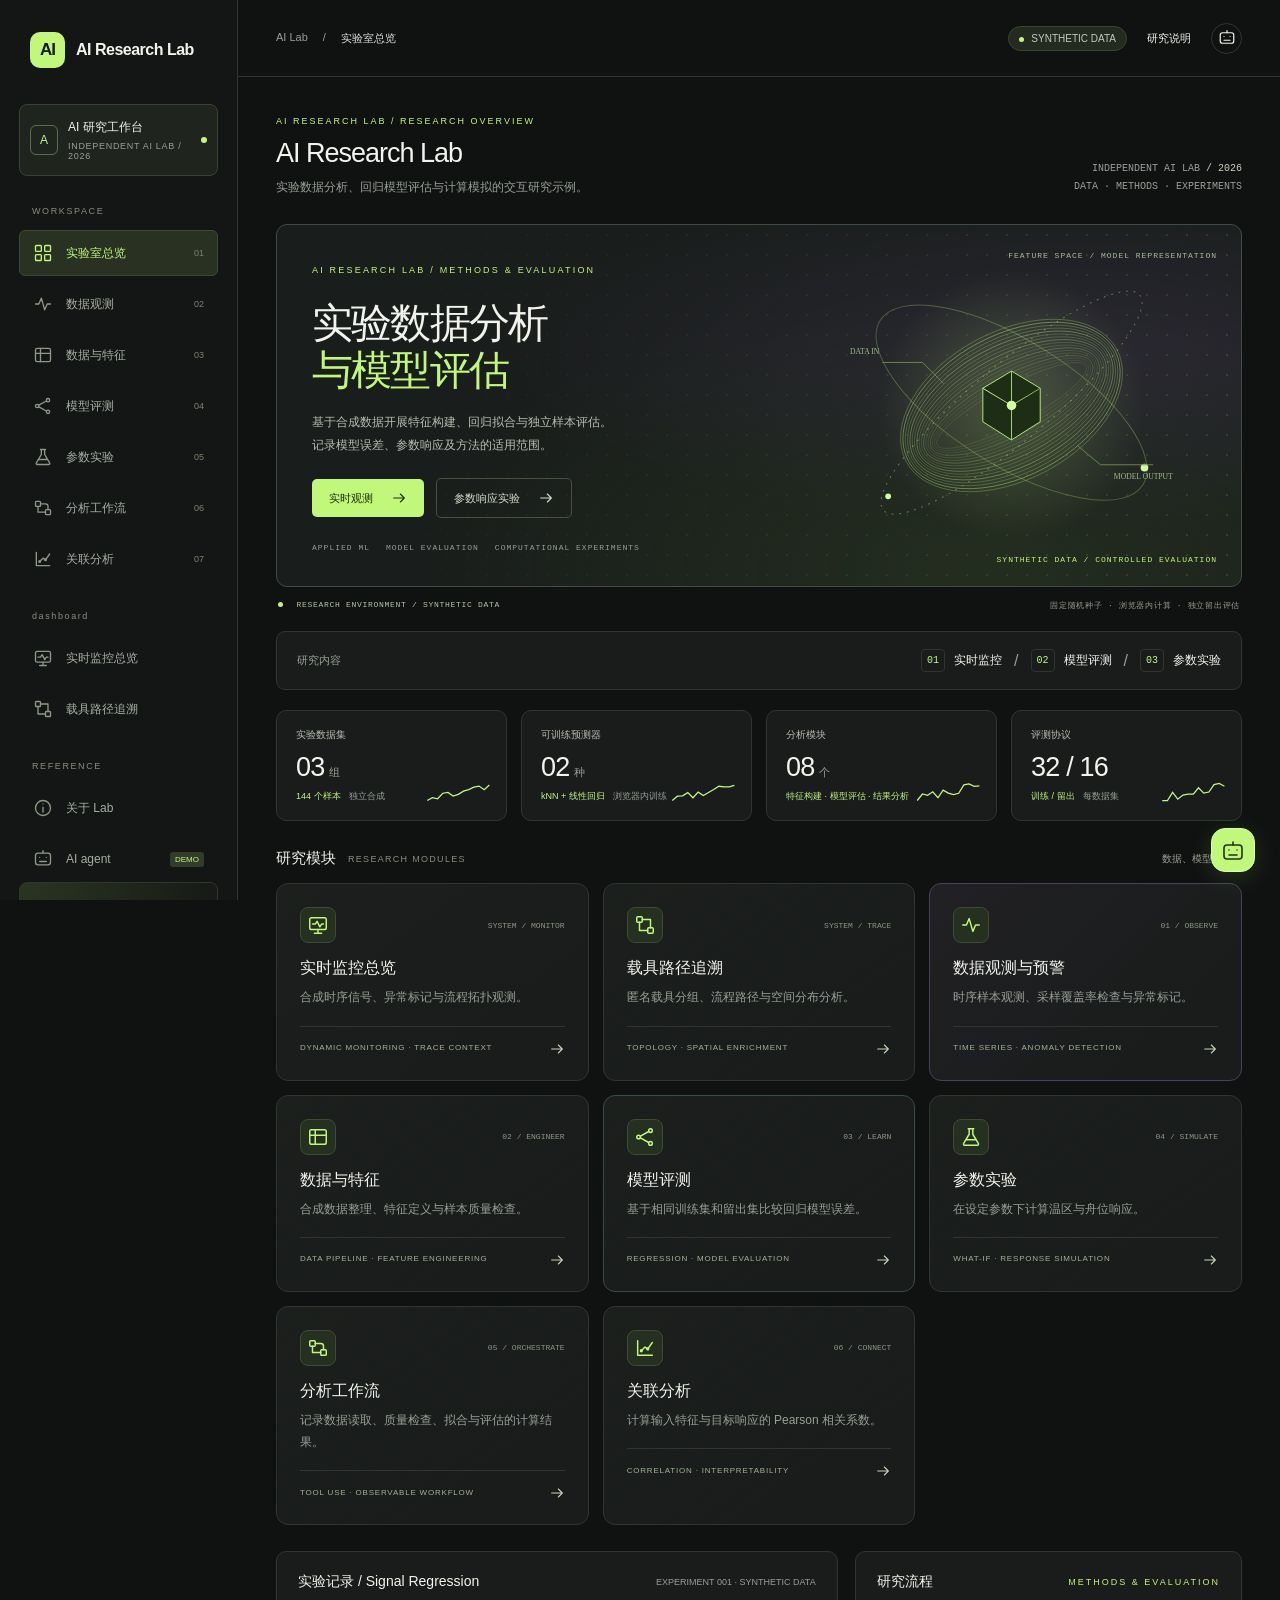
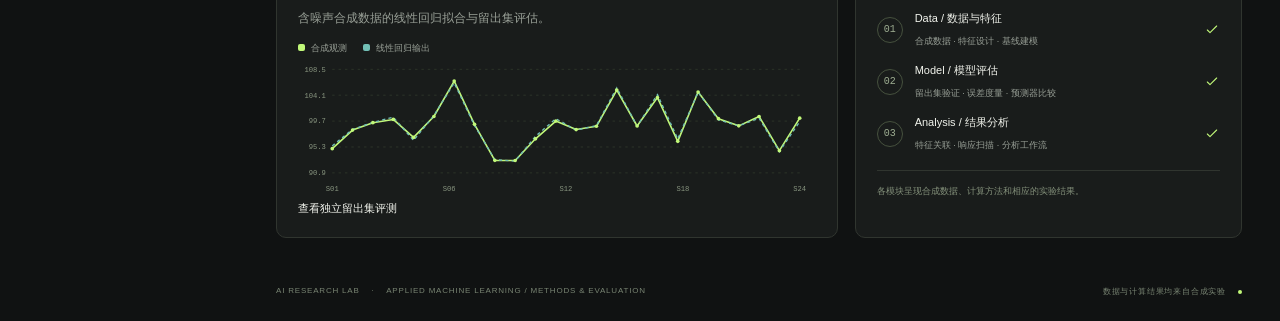
==== index.html @ 041dcad4 "Refine lab copy, replace emoji with SVG icons, and verify private analytics" ====
<!doctype html>
<html lang="zh-CN">
<head>
  <meta charset="UTF-8">
  <meta name="viewport" content="width=device-width, initial-scale=1">
  <meta name="description" content="AI Research Lab：实验数据分析、回归模型评估与计算模拟。使用独立生成的合成数据。">
  <meta name="theme-color" content="#101212">
  <meta name="robots" content="noindex, nofollow">
  <title>AI Research Lab | 实验数据与模型评估</title>
  <link rel="icon" href="./favicon.svg" type="image/svg+xml">
  <link rel="stylesheet" href="./styles.css?v=8.0.0">
  <link rel="stylesheet" href="./operations.css?v=8.0.0">
  <script src="./icons.js?v=8.0.0" defer></script>
  <script src="./operations.js?v=8.0.0" defer></script>
  <script src="./cases.js?v=8.0.0" defer></script>
  <script src="./twin.js?v=8.0.0" defer></script>
  <link rel="stylesheet" href="./showcase.css?v=8.0.0">
  <script src="./realtime.js?v=8.0.0" defer></script>
  <script src="./app.js?v=8.0.0" defer></script>
  <script src="./cloudflare-analytics.js?v=8.0.0" defer></script>
  <script src="./visit-config.js" defer></script>
  <script src="./visit.js?v=1" defer></script>
</head>
<body>
  <a class="skip-link" href="#" id="skip-to-content">跳到页面内容</a>
  <aside class="sidebar" aria-label="主导航">
    <a class="brand" href="#overview"><span class="brand-mark">AI</span><span>AI Research Lab</span></a>
    <div class="workspace"><span class="workspace-icon">A</span><div>AI 研究工作台<small>INDEPENDENT AI LAB / 2026</small></div><span class="mint-dot"></span></div>
    <div class="nav-label">WORKSPACE</div>
    <nav>
      <a href="#overview" data-page="overview"><span class="nav-icon" data-icon="overview" aria-hidden="true"></span>实验室总览 <small>01</small></a>
      <a href="#monitor" data-page="monitor"><span class="nav-icon" data-icon="monitor" aria-hidden="true"></span>数据观测 <small>02</small></a>
      <a href="#data" data-page="data"><span class="nav-icon" data-icon="data" aria-hidden="true"></span>数据与特征 <small>03</small></a>
      <a href="#models" data-page="models"><span class="nav-icon" data-icon="models" aria-hidden="true"></span>模型评测 <small>04</small></a>
      <a href="#experiment" data-page="experiment"><span class="nav-icon" data-icon="experiment" aria-hidden="true"></span>参数实验 <small>05</small></a>
      <a href="#trace" data-page="trace"><span class="nav-icon" data-icon="trace" aria-hidden="true"></span>分析工作流 <small>06</small></a>
      <a href="#efficiency" data-page="efficiency"><span class="nav-icon" data-icon="efficiency" aria-hidden="true"></span>关联分析 <small>07</small></a>
    </nav>
    <div class="nav-label second-label">dashboard</div>
    <nav><a href="#realtime" data-page="realtime"><span class="nav-icon" data-icon="realtime" aria-hidden="true"></span>实时监控总览</a><a href="#carriers" data-page="carriers"><span class="nav-icon" data-icon="carriers" aria-hidden="true"></span>载具路径追溯</a></nav>
    <div class="nav-label second-label">REFERENCE</div>
    <nav><a href="#about" data-page="about"><span class="nav-icon" data-icon="about" aria-hidden="true"></span>关于 Lab </a><button class="nav-chat" data-action="chat"><span class="nav-icon" data-icon="agent" aria-hidden="true"></span>AI agent <span class="ai-tag">DEMO</span></button></nav>
    <div class="sidebar-bottom"><div class="sandbox-icon" data-icon="document" aria-hidden="true"></div><strong>数据与方法</strong><p>合成数据 · 浏览器内计算<br>特征构建 · 留出集评估</p><div class="sandbox-line"><span class="mint-dot"></span> LAB / RESEARCH DEMO <span>v8.0</span></div></div>
    <div class="profile"><span class="avatar">AI</span><div>Research Demo<small>DATA / MODELS / EXPERIMENTS</small></div></div>
  </aside>
  <div class="main-shell">
    <header class="topbar"><div class="breadcrumb">AI Lab <span>/</span> <b id="breadcrumb">实验室总览</b></div><div class="top-actions"><span class="demo-pill"><i></i> SYNTHETIC DATA</span><button class="text-button" data-action="tour">研究说明</button><button class="icon-button" data-action="chat" aria-label="打开 AI agent"><span data-icon="agent" aria-hidden="true"></span></button></div></header>
    <main id="content" tabindex="-1"></main>
    <footer><span>AI RESEARCH LAB <i>·</i> APPLIED MACHINE LEARNING / METHODS & EVALUATION</span><span>数据与计算结果均来自合成实验 <span class="mint-dot"></span></span></footer>
  </div>
  <button class="assistant-fab" data-action="chat" aria-label="打开 AI agent"><span data-icon="agent" aria-hidden="true"></span></button>
  <dialog id="assistant" aria-labelledby="assistant-title"><div class="dialog-top"><div><span class="eyebrow">RESEARCH ASSISTANT</span><h2 id="assistant-title">AI agent</h2><p class="agent-purpose">分析辅助与结果查询</p></div><button class="icon-button" data-action="close-chat" aria-label="关闭 AI agent"><span data-icon="close" aria-hidden="true"></span></button></div><p class="muted">基于当前合成数据与本地规则，查询评测指标、质量预警和特征相关性。未接入外部语言模型。</p><div id="messages" aria-live="polite"></div><div class="suggestions"><button data-question="哪些特征影响响应？">特征相关性</button><button data-question="模型效果怎么样？">模型评测结果</button><button data-question="如何理解关联分析？">关联分析说明</button></div><form id="chat-form"><input aria-label="输入分析问题" placeholder="查询当前数据集的指标或异常样本" maxlength="500" required><button class="primary" type="submit">发送</button></form></dialog>
  <div id="toast" role="status"></div>
</body>
</html>
---- styles.css ----
@charset "UTF-8";
html{color-scheme:dark}
:root{--bg:#101212;--panel:#191c1b;--panel2:#1e2220;--line:#30352f;--text:#f1f3ec;--muted:#989f96;--mint:#c1f879;--teal:#6bc5b0;--orange:#eab482;--side:238px;font-family:Inter,"Segoe UI","Microsoft YaHei",sans-serif;color:var(--text);background:var(--bg);font-synthesis:none}
*{box-sizing:border-box}body{margin:0}button,input,select{font:inherit}button,a,input,select{-webkit-tap-highlight-color:transparent}button,a{touch-action:manipulation}button{cursor:pointer}a{color:inherit;text-decoration:none}button{color:inherit}button:focus-visible,a:focus-visible,input:focus-visible,select:focus-visible{outline:2px solid var(--mint);outline-offset:5px}button{border:0}button:hover,a:hover{filter:brightness(1.12)}button:disabled{cursor:wait;opacity:.65}.sidebar{width:var(--side);height:100dvh;position:fixed;inset:0 auto 0 0;border-right:1px solid var(--line);padding:32px 19px 0;display:flex;flex-direction:column;background:#141615;z-index:10}.brand{display:flex;gap:11px;align-items:center;padding:0 11px;font-size:23px;letter-spacing:-1px;font-weight:650}.brand-mark{display:grid;place-items:center;width:35px;height:36px;border-radius:10px;background:var(--mint);color:#151c10;font-size:32px;position:relative}.brand-mark span{font-size:16px;position:absolute;top:0;right:1px}.brand-atlas{font-weight:350}.workspace{margin:36px 0 30px;padding:14px 10px;background:#20241f;border:1px solid #353d30;border-radius:8px;display:flex;gap:10px;align-items:center;font-size:12px}.workspace-icon{border:1px solid #5b6e4b;color:var(--mint);border-radius:6px;padding:7px 9px}.workspace small,.profile small{display:block;margin-top:5px;font-size:8px;letter-spacing:.7px;color:var(--muted)}.mint-dot{width:6px;height:6px;border-radius:50%;display:inline-block;background:var(--mint);flex-shrink:0}.workspace>.mint-dot{margin-left:auto}.nav-label{font-size:9px;color:#858e80;letter-spacing:1.6px;margin:0 13px 14px}.second-label{margin-top:29px}nav{display:grid;gap:5px}nav a,nav button{display:flex;gap:13px;align-items:center;padding:12px 13px;font-size:12px;color:#a5aea3;background:none;text-align:left;border-radius:6px;width:100%;border:1px solid transparent}nav a>span:first-child,nav button>span:first-child{font-size:19px;line-height:18px;min-width:19px;color:#8d9888}nav a.active{color:var(--mint);background:#293222;border-color:#3b4b30}nav a.active>span:first-child{color:var(--mint)}nav small{margin-left:auto;font-size:9px;color:#788471}nav .external-arrow{margin-left:auto}.ai-tag{font-size:8px;background:#313c2a;color:var(--mint);padding:3px 5px;border-radius:3px;margin-left:auto}.sidebar-bottom{margin-top:auto;padding:23px 14px 15px;border:1px solid var(--line);border-radius:8px;background:radial-gradient(ellipse at top left,#2b3522,transparent 80%);font-size:11px}.sandbox-icon{color:var(--mint);font-size:24px;margin-bottom:12px}.sidebar-bottom strong{font-weight:500;font-size:11px}.sidebar-bottom p{color:var(--muted);font-size:10px;line-height:1.9}.sandbox-line{padding-top:12px;border-top:1px solid var(--line);font-size:8px;letter-spacing:1px;color:var(--mint);display:flex;align-items:center;gap:7px}.sandbox-line>span:last-child{margin-left:auto;color:var(--muted)}.profile{display:flex;align-items:center;gap:9px;margin-top:20px;padding:17px 0;border-top:1px solid var(--line);font-size:10px}.profile>span:last-child{margin-left:auto;color:var(--muted)}.avatar{display:grid;place-items:center;border-radius:50%;width:30px;height:30px;background:#3c4136;color:#d0dcc2;font-size:10px}.main-shell{margin-left:var(--side)}.topbar{height:77px;border-bottom:1px solid var(--line);padding:0 38px;display:flex;align-items:center;justify-content:space-between}.breadcrumb{font-size:11px;color:var(--muted);display:flex;gap:15px}.breadcrumb b{font-weight:400;color:#ddd}.top-actions{display:flex;align-items:center;gap:20px}.demo-pill{font-size:10px;color:#bfcbb7;background:#232a20;padding:6px 10px;border:1px solid #38472d;border-radius:20px}.demo-pill i{display:inline-block;background:var(--mint);width:5px;height:5px;border-radius:50%;margin-right:5px}.text-button{font-size:11px;background:none;padding:5px 0}.text-button span{color:var(--mint);margin-left:8px}.icon-button{background:none;border:1px solid var(--line);border-radius:50%;font-size:20px;width:31px;height:31px;display:grid;place-items:center}.topbar .icon-button{font-size:19px}main{max-width:1580px;margin:auto;padding:33px 38px 24px}.eyebrow{font-size:9px;letter-spacing:2px;color:var(--mint);font-weight:500}.page-heading{display:flex;align-items:flex-end;justify-content:space-between;gap:16px;margin-bottom:25px}.page-heading h1{font-size:27px;letter-spacing:-1px;font-weight:500;margin:10px 0 8px}.page-heading p{font-size:11px;color:var(--muted);margin:0;line-height:1.8}.date-stamp{font:10px Consolas,monospace;color:var(--muted);text-align:right;padding-bottom:3px;line-height:1.8}.date-stamp span{color:#c9d1c2}.hero{border:1px solid #46533a;border-radius:11px;min-height:288px;display:grid;grid-template-columns:1.1fr 1fr;position:relative;overflow:hidden;background:radial-gradient(ellipse at 75% 60%,#2e3c22 0%,#1c251a 33%,#1b201a 70%)}.hero:after{content:"";position:absolute;inset:0;pointer-events:none;background-image:radial-gradient(#a4c38128 .8px,transparent .8px);background-size:20px 20px;mask-image:linear-gradient(90deg,transparent,#000)}.hero-copy{padding:31px 34px;z-index:1}.hero-copy .eyebrow{font-size:9px;letter-spacing:2.2px}.hero h2{font-size:37px;line-height:1.35;letter-spacing:-1.3px;font-weight:450;margin:17px 0 12px}.hero h2 em{color:var(--mint);font-style:normal}.hero p{font-size:11px;line-height:1.95;color:#b0bba6;margin:0 0 22px;max-width:390px}.hero-actions{display:flex;gap:12px;align-items:center}.primary,.secondary{display:inline-flex;align-items:center;justify-content:center;gap:18px;border-radius:5px;padding:11px 17px;font-size:11px;font-weight:550}.primary{background:var(--mint);color:#202b14}.secondary{background:transparent;border:1px solid #48513f;color:#d5ddce}.hero-art{position:relative;min-width:0;z-index:1;display:grid;place-items:center}.hero-art svg{width:100%;height:270px;overflow:visible}.art-label{position:absolute;font:8px Consolas,monospace;letter-spacing:1px;color:#a9bb98}.art-label.top{top:26px;right:24px}.art-label.bottom{bottom:22px;right:24px;color:var(--mint)}.orbital{transform-origin:240px 140px;animation:orbit 35s linear infinite}.orbital.reverse{animation-direction:reverse;animation-duration:45s}@keyframes orbit{to{transform:rotate(360deg)}}.stats{display:grid;grid-template-columns:repeat(4,1fr);gap:14px;margin:20px 0 28px}.stat{background:var(--panel);border:1px solid var(--line);border-radius:8px;padding:17px 19px;position:relative;min-height:106px}.stat-label{display:flex;justify-content:space-between;font-size:10px;color:#b5bdb0}.stat-label span{color:#717c69;font-size:15px}.stat-value{font-size:27px;letter-spacing:-.8px;margin:10px 0 7px;font-weight:450;font-variant-numeric:tabular-nums}.stat-value small{font-size:11px;color:var(--muted);margin-left:5px;letter-spacing:0}.stat-note{font-size:9px;color:var(--muted)}.stat-note .up{color:var(--mint);margin-right:6px}.sparkline{position:absolute;right:15px;bottom:14px;width:65px;height:25px}.section-heading{display:flex;justify-content:space-between;align-items:center;margin:0 0 15px}.section-heading h2{font-size:15px;font-weight:500;margin:0;display:flex;gap:12px;align-items:center}.section-heading h2 small{font-size:9px;letter-spacing:1.3px;color:#858f7f;font-weight:400}.section-heading>span{font-size:10px;color:var(--muted)}.pipeline{display:flex;gap:7px;align-items:center;margin:0 0 18px;color:#808d79;font-size:9px}.pipeline span{border:1px solid var(--line);border-radius:3px;padding:4px 8px;background:#1c201a}.module-grid{display:grid;grid-template-columns:repeat(3,1fr);gap:14px}.module-card{position:relative;border:1px solid var(--line);border-radius:8px;background:var(--panel);padding:20px;transition:transform .2s,border-color .2s;overflow:hidden;min-height:180px}.module-card:hover{transform:translateY(-3px);border-color:#778c5f}.module-top{display:flex;justify-content:space-between;align-items:center}.module-icon{font-size:20px;background:#2b3525;color:var(--mint);border:1px solid #3d4b33;width:36px;height:36px;display:grid;place-items:center;border-radius:8px}.module-card:nth-child(2) .module-icon{color:#94c5e0;background:#233139;border-color:#354852}.module-card:nth-child(3) .module-icon{color:#d6b7ed;background:#302737;border-color:#473a50}.module-card:nth-child(4) .module-icon{color:#e5bc84;background:#352f24;border-color:#4b4233}.module-card:nth-child(5) .module-icon{color:#8cd6c3;background:#20342e;border-color:#355047}.module-top small{font:8px Consolas,monospace;color:#8c9685}.module-card h3{font-size:14px;font-weight:500;margin:15px 0 7px}.module-card p{font-size:10px;line-height:1.8;color:var(--muted);margin:0 0 17px}.module-foot{display:flex;align-items:center;justify-content:space-between;border-top:1px solid var(--line);padding-top:12px;color:#a4b298;font-size:8px;letter-spacing:.8px}.module-foot span:last-child{font-size:15px;color:#c6d4bb}.bottom-grid{display:grid;grid-template-columns:1.45fr 1fr;gap:17px;margin-top:26px}.panel{border:1px solid var(--line);border-radius:8px;background:var(--panel);padding:21px;min-width:0}.panel h2,.panel h3{font-size:14px;font-weight:500;margin:0 0 8px}.muted{color:var(--muted);font-size:11px;line-height:1.8}.panel-head{display:flex;justify-content:space-between;gap:12px;align-items:center;margin-bottom:17px}.panel-head h2{margin:0}.panel-head small{font-size:9px;color:var(--muted)}.chart{width:100%;height:auto;display:block}.chart text{font:9px Consolas,"Microsoft YaHei",monospace;fill:#899680}.legend{display:flex;gap:16px;font-size:9px;color:var(--muted);flex-wrap:wrap}.legend i{width:7px;height:7px;border-radius:2px;display:inline-block;margin-right:6px}.skill-list{display:grid;gap:15px;margin-top:20px}.skill{display:flex;align-items:center;gap:12px}.skill>span{font:10px Consolas,monospace;color:#9eae92;border:1px solid #46513e;border-radius:50%;width:26px;height:26px;display:grid;place-items:center}.skill strong{display:block;font-size:11px;font-weight:450;margin-bottom:4px}.skill small{font-size:9px;color:var(--muted)}.skill>i{font-style:normal;color:var(--mint);margin-left:auto}.bottom-note{font-size:9px;color:#84917b;padding-top:14px;border-top:1px solid var(--line);margin-top:18px}.assistant-fab{position:fixed;right:25px;bottom:28px;border:1px solid #d7ffad;background:var(--mint);color:#213118;width:44px;height:44px;border-radius:14px;font-size:28px;box-shadow:0 5px 25px #a8f75c25;z-index:15}footer{max-width:1580px;margin:auto;display:flex;justify-content:space-between;gap:20px;padding:24px 38px;color:#788472;font-size:8px;letter-spacing:.8px}footer i{padding:0 9px}footer .mint-dot{width:4px;height:4px;margin-left:9px}.toolbar{display:flex;gap:10px;align-items:center;flex-wrap:wrap;margin:22px 0}.toolbar label{font-size:11px;color:var(--muted)}select,input[type=search]{border:1px solid #424d3b;color:var(--text);border-radius:5px;padding:9px 12px;background:#20251e;font-size:11px}input[type=search]{min-width:210px}.toolbar .primary{margin-left:auto}.two-col{display:grid;grid-template-columns:1.4fr 1fr;gap:18px}.two-col.equal{grid-template-columns:1fr 1fr}.status{font-size:9px;padding:4px 7px;border-radius:3px;background:#2b3b22;color:var(--mint);white-space:nowrap}.status.warn{background:#3b3021;color:var(--orange)}.table-scroll{overflow:auto}table{width:100%;border-collapse:collapse;font-size:11px;white-space:nowrap}th{text-align:left;font-weight:400;color:#8c9883;font-size:9px;background:#20251e}td,th{padding:14px 12px;border-bottom:1px solid var(--line)}td{color:#cdd5c7}tbody tr:hover{background:#23291f}.table-summary{font-size:10px;color:var(--muted);margin-top:12px}.mini-stats{display:grid;grid-template-columns:repeat(3,1fr);gap:12px;margin:22px 0}.mini-stats>div{background:#22291e;border-radius:5px;padding:14px}.mini-stats b{display:block;font-size:22px;font-weight:450;color:var(--mint);margin:7px 0}.mini-stats small{font-size:10px;color:var(--muted)}.feature-bars{display:grid;gap:17px;margin-top:22px}.feature-row{font-size:10px;display:grid;grid-template-columns:108px 1fr 35px;align-items:center;gap:10px;color:#b4bfab}.bar-track{height:7px;background:#2c3327;border-radius:3px;overflow:hidden}.bar-track span{display:block;height:100%;background:linear-gradient(90deg,#80ac51,var(--mint));border-radius:3px}.feature-row>span:last-child{text-align:right;font:10px Consolas,monospace}.callout{border:1px solid #485c36;background:#232f1d;border-radius:7px;padding:16px 20px;color:#c8dcb6;font-size:11px;line-height:1.9;margin:20px 0}.slider-group{display:grid;gap:25px;padding:15px 0}.slider-group label{display:flex;justify-content:space-between;font-size:11px;color:#b9c6af}.slider-group output{color:var(--mint);font:12px Consolas,monospace}.slider-group input{width:100%;accent-color:var(--mint);margin-top:14px;cursor:pointer}.result-big{font-size:48px;font-weight:350;letter-spacing:-2px;color:var(--mint);margin:22px 0}.result-big small{font-size:15px;color:var(--muted);letter-spacing:0}.flow{display:flex;gap:12px;align-items:stretch;margin:25px 0}.flow-step{flex:1;padding:23px 12px;border:1px solid #3c4b32;border-radius:8px;text-align:center;background:linear-gradient(140deg,#293621,#1d231a)}.flow-step strong{display:block;font-size:12px;font-weight:450;margin:12px 0}.flow-step small{color:var(--muted);font-size:9px}.flow-step>span{color:var(--mint);font-size:26px}.flow-arrow{display:grid;place-items:center;color:#829b6c}.about-intro{font-size:30px;line-height:1.6;font-weight:400;margin:15px 0 25px;max-width:800px}.about-intro em{color:var(--mint);font-style:normal}.tag-list{display:flex;gap:8px;flex-wrap:wrap;margin:18px 0}.tag-list span{font-size:10px;border:1px solid #46533c;padding:7px 10px;border-radius:4px;color:#bbccad}.architecture{line-height:2.2;font:12px/2.4 Consolas,monospace;padding:20px;background:#121710;border:1px solid #35422b;border-radius:6px;white-space:pre-wrap;color:#c6d9b4}dialog{width:min(560px,calc(100vw - 30px));max-height:85dvh;border:1px solid #4d5c41;border-radius:14px;background:#1b2118;color:var(--text);padding:25px;box-shadow:0 30px 120px #0009}dialog::backdrop{background:#0009;backdrop-filter:blur(5px)}.dialog-top{display:flex;justify-content:space-between;gap:10px;align-items:center}.dialog-top h2{font-size:22px;font-weight:450}.dialog-top h2 span{color:var(--mint)}#messages{min-height:150px;max-height:280px;overflow:auto;display:grid;align-content:start;gap:12px;padding:12px 0}.message{font-size:12px;line-height:1.9;background:#283320;border:1px solid #38492d;padding:13px;border-radius:7px;white-space:pre-wrap}.message.user{background:#343b2e;margin-left:45px;border-color:#48533c}.suggestions{display:flex;gap:7px;flex-wrap:wrap;margin:12px 0}.suggestions button{font-size:10px;border:1px solid #414e37;background:none;border-radius:5px;padding:8px;color:#c7d8b7}#chat-form{display:flex;gap:8px}#chat-form input{min-width:0;flex:1;background:#121810;border:1px solid #495d3a;border-radius:5px;color:var(--text);padding:12px;font-size:11px}#toast{position:fixed;left:calc(50% + 80px);bottom:25px;transform:translateX(-50%) translateY(100px);opacity:0;transition:.25s;background:#d2f7b2;color:#243219;padding:13px 20px;border-radius:6px;z-index:30;font-size:12px;max-width:80vw}#toast.show{opacity:1;transform:translateX(-50%) translateY(0)}.empty{padding:35px;text-align:center;color:var(--muted)}.reveal{animation:reveal .4s ease-out}@keyframes reveal{from{opacity:0;transform:translateY(7px)}to{opacity:1;transform:translateY(0)}}
.sidebar{overflow-y:auto;scrollbar-width:thin;scrollbar-color:#435137 transparent}.sidebar>*{flex-shrink:0}
@media(min-width:1600px){main{padding-top:40px}.hero{min-height:320px}.hero-copy{padding:40px}.hero h2{font-size:44px}.hero-art svg{height:310px}.module-card{min-height:200px}.stat{min-height:122px;padding:20px}.stat-value{font-size:31px}.module-card h3{font-size:16px}.module-card p{font-size:12px}.hero p{font-size:12px}.page-heading h1{font-size:30px}}
@media(max-height:850px) and (min-width:901px){.sidebar{padding-top:22px}.workspace{margin:23px 0 21px}nav a,nav button{padding-top:10px;padding-bottom:10px}.second-label{margin-top:20px}.sidebar-bottom{padding-top:15px}.sandbox-icon{margin-bottom:7px}.profile{margin-top:14px}}
@media(max-width:1150px){:root{--side:205px}.sidebar{padding-left:13px;padding-right:13px}.brand{font-size:20px;padding:0 4px}.topbar{padding:0 25px}main{padding:28px 25px}.hero h2{font-size:29px}.hero-copy{padding:27px}.hero-art svg{height:240px}.module-card{padding:17px}.module-card p{font-size:10px}.module-foot{font-size:7px}.stats{gap:10px}.stat{padding:15px}.sparkline{width:43px}.stat-value{font-size:25px}.workspace{font-size:10px}footer{padding:22px 25px}}
@media(max-width:900px){:root{--side:76px}.sidebar{padding:23px 9px}.brand{padding:0 10px}.brand>span:last-child,.workspace,.nav-label,nav a>small,nav a>span:not(:first-child),.ai-tag,.sidebar-bottom,.profile,.brand-atlas{display:none}.brand-mark{width:35px;flex-shrink:0}.sidebar nav{margin-top:25px}nav a,nav button{font-size:0;justify-content:center;padding:14px 5px}nav a>span:first-child,nav button>span:first-child{font-size:23px}nav .nav-chat .ai-tag{display:none}.hero{grid-template-columns:1.2fr 1fr}.hero h2{font-size:28px}.hero-copy{padding:25px}.hero-art svg{height:230px}.two-col{grid-template-columns:1fr}.module-grid{grid-template-columns:repeat(2,1fr)}.bottom-grid{grid-template-columns:1fr}.stat-note{font-size:8px}.sparkline{display:none}.art-label{font-size:6px}}
@media(max-width:620px){:root{--side:0px}.sidebar{position:sticky;top:0;height:auto;width:100%;padding:8px 12px;flex-direction:row;align-items:center;border-right:0;border-bottom:1px solid var(--line);overflow-x:auto}.brand{display:none}.sidebar nav{display:flex;margin:0;gap:4px}.sidebar nav:last-of-type{margin-left:auto}nav a,nav button{padding:10px 12px;min-width:43px}nav a>span:first-child,nav button>span:first-child{font-size:21px}.topbar{height:61px;padding:0 17px}.breadcrumb{font-size:10px;gap:7px}.top-actions{gap:10px}.top-actions .icon-button,.text-button[data-action=tour]{display:none}.demo-pill{font-size:8px}.main-shell{margin:0}main{padding:24px 17px 12px}.page-heading{align-items:flex-start}.page-heading h1{font-size:23px}.page-heading p{font-size:10px;max-width:255px}.date-stamp{display:none}.hero{grid-template-columns:1fr;min-height:unset}.hero-copy{padding:25px;position:relative;z-index:2}.hero h2{font-size:34px}.hero p{max-width:285px}.hero-art{height:180px;overflow:hidden;margin-top:-20px}.hero-art svg{width:310px;height:210px}.art-label.top{top:0;right:15px}.art-label.bottom{bottom:14px;right:15px}.stats{grid-template-columns:repeat(2,1fr);gap:10px;margin:14px 0 25px}.stat{min-height:102px}.stat-value{font-size:27px}.stat-note{font-size:9px}.section-heading h2 small{display:none}.section-heading>span{font-size:8px}.module-grid{gap:10px}.module-card{padding:15px;min-height:210px}.module-card h3{font-size:13px}.module-card p{font-size:10px;min-height:54px}.module-top small{font-size:6px}.module-foot{font-size:7px}.module-foot span:first-child{max-width:110px;line-height:1.6}.pipeline{font-size:7px;gap:4px}.pipeline span{padding:4px 5px}.bottom-grid{margin-top:20px}.panel{padding:17px}.two-col.equal{grid-template-columns:1fr}.mini-stats{gap:8px}.mini-stats>div{padding:10px}.mini-stats b{font-size:19px}.mini-stats small{font-size:9px}.flow{flex-direction:column}.flow-arrow{transform:rotate(90deg)}footer{flex-direction:column;gap:10px;padding:20px 17px 35px;font-size:7px}.assistant-fab{right:16px;bottom:20px}#toast{left:50%;bottom:75px}.toolbar .primary{margin-left:0}.about-intro{font-size:24px}.feature-row{grid-template-columns:96px 1fr 30px}}
@media(max-width:620px){.sidebar{scrollbar-width:none}.sidebar::-webkit-scrollbar{display:none}nav a,nav button{font-size:8px;flex-direction:column;gap:6px;min-width:61px;padding:8px 5px;white-space:nowrap}.sidebar nav{gap:2px}.sidebar nav:last-of-type{margin-left:4px}.sidebar nav .nav-chat{min-width:70px}}
/* AI Lab：以实验与评测为中心的轻量研究工作室。 */
.lab-hero{min-height:320px;background:radial-gradient(ellipse at 83% 35%,#37304488,transparent 53%),radial-gradient(ellipse at 73% 95%,#32462666,transparent 57%),#191d1b;border-color:#424b42}
.lab-hero .hero-copy{padding:34px 35px;min-width:0}.lab-hero h2{font-size:clamp(28px,3.2vw,49px);line-height:1.15;letter-spacing:-1.8px;margin:23px 0 17px;font-weight:450;white-space:nowrap}.lab-hero p{font-size:12px;line-height:1.9;color:#b7bdb3}.lab-hero .hero-art svg{height:300px}.lab-hero .hero-actions{margin-top:22px}.lab-hero-tags{display:flex;gap:16px;margin-top:25px;font:8px Consolas,monospace;letter-spacing:1px;color:#989d96}.lab-hero-tags span:before{content:'+';color:#c4b4e8;margin-right:6px}.lab-strip{display:flex;justify-content:space-between;gap:16px;padding:13px 2px 0;font:8px Consolas,'Microsoft YaHei',monospace;letter-spacing:.7px;color:#969e90}.lab-strip>span:first-child{color:#b5c5a7}.lab-strip i{margin-right:8px;width:5px;height:5px}.module-card{background:linear-gradient(145deg,#20241f66,transparent 70%),var(--panel)}.module-card:nth-child(3){border-color:#4b4059;background:linear-gradient(135deg,#392d4144,transparent 75%),var(--panel)}.module-card:nth-child(5){border-color:#394b4c}.module-card h3{font-size:15px}.brand{font-size:24px;font-weight:550;letter-spacing:-1px}.brand-atlas{color:#b6bcae;font-weight:350}.workspace{border-color:#3a4235}.flow-step small{font:8px Consolas,monospace;line-height:1.6}.flow-step{min-width:0}.flow{gap:8px}
@media(max-width:1150px){.lab-hero .hero-copy{padding:28px}.lab-hero h2{font-size:32px}.lab-hero .hero-art svg{height:270px}.brand{font-size:21px}.lab-hero-tags{gap:9px;font-size:7px}.lab-strip{font-size:7px}.flow-step{padding:18px 7px}}
@media(max-width:900px){.lab-hero{grid-template-columns:1.15fr 1fr}.lab-hero h2{font-size:30px;white-space:normal}.lab-hero .hero-art svg{height:240px}.lab-strip{flex-wrap:wrap}.lab-hero .hero-actions{flex-wrap:wrap;gap:8px}.flow{flex-wrap:wrap}.flow-step{min-width:95px}}
@media(max-width:620px){.lab-hero{grid-template-columns:1fr}.lab-hero .hero-copy{padding:25px 23px 12px}.lab-hero h2{font-size:33px;white-space:normal;letter-spacing:-1.4px}.lab-hero p{font-size:11px}.lab-hero .hero-art{margin:0;height:180px}.lab-hero .hero-art svg{height:220px}.lab-hero-tags{font-size:7px;gap:12px;margin-top:22px}.lab-strip{font-size:7px;line-height:1.7;gap:6px}.flow{flex-wrap:nowrap}.module-card h3{font-size:14px}.date-stamp{display:none}}
.case-guide{border:1px solid #3c4936;border-radius:9px;background:linear-gradient(110deg,#27322080,transparent 80%),#191e18;margin:0 0 24px;padding:23px 25px}
.case-guide-intro h2{font-size:18px;font-weight:450;line-height:1.6;margin:10px 0 8px}.case-guide-intro>p{font-size:11px;line-height:1.9;color:#b3bfa9;margin:0;max-width:850px}.case-steps{display:grid;grid-template-columns:repeat(3,1fr);gap:22px;margin:23px 0 20px}.case-steps>div{border-left:1px solid #586d42;padding-left:14px}.case-steps span{font:9px Consolas,'Microsoft YaHei',monospace;letter-spacing:1px;color:#c3dfaa}.case-steps p{font-size:11px;line-height:1.9;color:#a7b29f;margin:8px 0 0}.case-question{border-top:1px solid #36432d;padding-top:16px;display:flex;gap:12px;align-items:center;flex-wrap:wrap}.case-question>span{font-size:10px;color:#b5d19b}.case-question strong{font-size:12px;font-weight:450;line-height:1.9}.case-question small{font-size:9px;color:#94a589;margin-left:auto}.case-findings{margin-top:25px;border:1px solid #4a4c5b;border-radius:9px;padding:25px;background:radial-gradient(ellipse at top right,#3c305022,transparent 80%),#1b1e1d}.case-findings-top{display:flex;justify-content:space-between;gap:10px;align-items:center}.case-findings h2{font-size:19px;font-weight:450;margin:18px 0 12px;line-height:1.6}.case-lead{font-size:15px;color:#dfedce;line-height:1.9;margin:0 0 13px}.case-findings ul{padding-left:17px;margin:12px 0 20px;color:#a9b5a0;font-size:11px;line-height:2}.case-findings li{padding:3px 0}
.twin-workspace{display:grid;grid-template-columns:255px minmax(0,1fr);gap:18px;align-items:start}.twin-controls{padding:21px 19px;position:sticky;top:18px}.twin-controls>h2{font-size:16px;line-height:1.7;margin:12px 0 19px}.twin-control-label{display:block;color:var(--muted);font-size:10px;margin-bottom:8px}.twin-controls select{width:100%;font-size:10px}.twin-controls .slider-group{gap:23px;margin:14px 0 17px}.twin-controls .slider-group label{font-size:11px}.twin-zones-title{padding-top:16px;border-top:1px solid var(--line);display:flex;justify-content:space-between;gap:5px;align-items:center}.twin-zones-title strong{font-size:11px;font-weight:450}.twin-zones-title small{font-size:8px;color:var(--muted)}.twin-zone-controls{display:grid;grid-template-columns:1fr 1fr;gap:13px 17px;margin:19px 0 24px}.twin-zone-controls label{display:flex;justify-content:space-between;color:#d1b699;font:10px Consolas,monospace}.twin-zone-controls output{color:#dfc7a8}.twin-zone-controls input{width:100%;accent-color:#e9b487;margin:9px 0 0}.twin-run{width:100%;justify-content:space-between;background:#a4ece7;color:#122a2c}.twin-reset{width:100%;margin-top:14px;color:#abbba7;font-size:10px}.twin-disclaimer{font-size:9px;color:#8d9e91;line-height:1.9;margin:17px 0 0}.twin-main{display:grid;gap:16px;min-width:0}.twin-stage{padding:20px 0 14px;overflow:hidden;border-color:#35535b;background:radial-gradient(ellipse at 50% 65%,#16354477,transparent 75%),#141d22;background-image:linear-gradient(#467b8712 1px,transparent 1px),linear-gradient(90deg,#467b8712 1px,transparent 1px),radial-gradient(ellipse at 50% 65%,#16354477,transparent 75%);background-size:27px 27px,27px 27px,auto}.twin-stage .panel-head{margin:0 21px 19px;align-items:start}.twin-stage .eyebrow{color:#8fcfd6;font-size:8px}.twin-stage .panel-head h2{font-size:15px;margin-top:10px;color:#ddeff1;line-height:1.7}.twin-stage .status{background:#17363b;color:#a4e1df;border:1px solid #31515b;font-size:8px;margin-top:5px}.twin-stage .status.warn{background:#3b3021;color:var(--orange);border-color:#6f5236}.twin-top-metrics{margin:0 21px;display:flex;gap:24px;align-items:center;flex-wrap:wrap;border-top:1px solid #304248;padding-top:16px;font-size:10px;color:#8db0b9}.twin-top-metrics>div{display:flex;align-items:baseline;gap:8px}.twin-top-metrics strong{font:22px Consolas,monospace;color:#c0f1f1}.twin-top-metrics small{font-size:9px;font-weight:400;color:#8db0b9}.twin-viewport{overflow-x:auto;scrollbar-width:thin;scrollbar-color:#426270 #141d22}.twin-svg{display:block;width:100%;min-width:630px;height:auto;margin:18px 0 0}.twin-svg text{font-family:Consolas,'Microsoft YaHei',monospace}.twin-axis-label{font-size:9px;fill:#86a9b3}.twin-zone-label{fill:#d1a571;font-size:9px;letter-spacing:2px}.twin-ft{fill:#e0f4f3;font-size:16px;font-weight:650}.twin-delta{fill:#80b1bb;font-size:11px}.twin-cv{fill:#c4dee9;font-size:13px}.boat-bed{fill:#18303d;stroke:#5f8696;stroke-width:.8}.twin-boat{cursor:pointer;outline:none}.twin-boat.selected .boat-bed,.twin-boat:hover .boat-bed,.twin-boat:focus-visible .boat-bed{fill:#1d4a52;stroke:#a6eeed;stroke-width:1.7}.twin-boat.selected .twin-ft,.twin-boat:hover .twin-ft{fill:#8ff0e4}.twin-legend{display:flex;justify-content:space-between;gap:12px;font-size:8px;color:#86a6af;margin:12px 22px 0;line-height:1.9}.twin-legend i{width:5px;height:5px;border-radius:50%;background:#8ed4d7;display:inline-block;margin-right:6px}.twin-boat-detail{border:1px solid #35505a;border-radius:7px;background:#1b2b31;padding:16px 20px;display:flex;gap:14px;align-items:center;flex-wrap:wrap}.twin-position{font:20px Consolas,monospace;color:#ade8e9}.twin-boat-detail strong{font-size:11px;font-weight:450;color:#d1e9eb}.twin-boat-detail p{font-size:10px;color:#96b2b9;margin:6px 0 0;line-height:1.9}.twin-boat-detail .status{font-size:8px;margin-left:auto}.twin-tabs{display:flex;gap:4px;flex-wrap:wrap}.twin-tabs button{background:none;font-size:9px;color:#9caaa5;padding:8px 9px;border-radius:4px;border:1px solid transparent}.twin-tabs button.active{background:#22383b;color:#a7e4de;border-color:#3c5555}.twin-plots .panel-head{align-items:center;flex-wrap:wrap}.twin-plots .panel-head h2{font-size:13px}.twin-plots .legend{font-size:8px;line-height:1.8}.twin-insight{padding:24px;margin-top:23px;border:1px solid #43513b;border-radius:8px;background:#1c2319}.twin-insight h2{font-size:18px;font-weight:450;line-height:1.8;margin:12px 0}.twin-insight>p{font-size:11px;color:#afbea4;line-height:2}.twin-insight .case-question{margin-top:21px;align-items:start}
@media(min-width:1600px){.twin-workspace{grid-template-columns:285px minmax(0,1fr)}.twin-controls{padding:25px}.twin-svg{margin-top:25px}.twin-stage .panel-head h2{font-size:18px}}
@media(max-width:1150px){.twin-workspace{grid-template-columns:230px minmax(0,1fr);gap:13px}.twin-controls{padding:18px 15px}.twin-top-metrics{gap:12px}.twin-top-metrics strong{font-size:19px}.twin-top-metrics>div{gap:6px}.twin-stage .panel-head{gap:8px;flex-wrap:wrap}.twin-stage .panel-head h2{font-size:14px}.twin-legend{flex-wrap:wrap}.twin-boat-detail{padding:14px}.twin-boat-detail .status{margin-left:0}.case-steps{gap:15px}}
@media(max-width:900px){.twin-workspace{grid-template-columns:1fr}.twin-controls{position:static;display:grid;grid-template-columns:1fr 1fr;gap:0 24px}.twin-controls>.eyebrow,.twin-controls>h2,.twin-disclaimer{grid-column:1/-1}.twin-control-label,.twin-controls>select,.twin-controls>.slider-group{grid-column:1}.twin-zones-title{grid-column:2;grid-row:3;align-self:start;padding-top:0;border:0}.twin-zone-controls{grid-column:2;grid-row:4/6;margin:15px 0}.twin-run{grid-column:1;align-self:center}.twin-reset{grid-column:2;align-self:center;margin:0}.twin-svg{min-width:630px}.case-steps{grid-template-columns:1fr;gap:15px}.case-steps p{margin-top:6px}.case-question{gap:8px}.case-question small{width:100%;margin:0}.case-findings-top{flex-wrap:wrap}}
@media(max-width:620px){.case-guide,.case-findings{padding:20px 17px}.case-guide-intro h2{font-size:17px}.case-guide-intro>p,.case-steps p{font-size:11px}.case-lead{font-size:14px}.case-findings h2{font-size:17px}.twin-controls{display:block;padding:21px}.twin-controls>select{margin-bottom:8px}.twin-zones-title{padding-top:16px;border-top:1px solid var(--line)}.twin-zone-controls{grid-template-columns:repeat(3,1fr);gap:17px;margin:22px 0}.twin-reset{margin-top:15px}.twin-main{gap:12px}.twin-stage .panel-head{margin:0 16px 16px}.twin-top-metrics{margin:0 16px;gap:15px}.twin-top-metrics>div{font-size:9px;gap:6px}.twin-top-metrics strong{font-size:19px}.twin-legend{margin:12px 16px 0;gap:6px}.twin-legend>span:nth-child(2):after{content:' · 左右滑动查看全管'}.twin-boat-detail{gap:11px}.twin-boat-detail p{font-size:9px}.twin-tabs button{font-size:9px;padding:8px}.twin-insight{padding:20px 17px}.twin-insight h2{font-size:16px}.twin-insight .case-question strong{font-size:11px}}
@media(max-width:900px){.twin-main{grid-row:1}.twin-controls{grid-row:2}}
@media(prefers-reduced-motion:reduce){*,*:before,*:after{animation:none!important;transition:none!important;scroll-behavior:auto!important}}
---- operations.css ----
/* 仪表盘与流程追溯均为独立合成场景；选择器仅作用于 ops 模块。 */
.ops-console{--ops-ink:#d7eaf4;--ops-muted:#91afc4;--ops-line:#2c526c;--ops-surface:#12273e;--ops-cyan:#64d9e5;color:var(--ops-ink);border:1px solid #345a6b;border-radius:9px;overflow:hidden;background:radial-gradient(ellipse at 45% 0,#1a4e6b55,transparent 65%),#0b192b;padding:15px;margin-bottom:21px}
.ops-machine>ellipse,.ops-machine>path,.ops-machine>circle{opacity:0}
.ops-console h2{font-size:12px;font-weight:550;line-height:1.7;margin:0}.ops-console-toolbar{display:flex;justify-content:space-between;align-items:center;gap:14px;flex-wrap:wrap;margin-bottom:15px}.ops-console-label{font:9px Consolas,monospace;letter-spacing:1.5px;color:#83bfd2}.ops-controls{display:flex;align-items:center;gap:8px;flex-wrap:wrap}.ops-live{display:flex;align-items:center;gap:7px;font-size:9px;color:#95d8cb}.ops-live i{width:5px;height:5px;display:inline-block;background:#90d8c4;border-radius:50%;box-shadow:0 0 7px #6af0c7}.ops-live b{font:11px Consolas,monospace;margin-right:5px;color:#b9e2e7}.ops-controls .secondary{font-size:9px;padding:7px 10px;border-color:#35566c;color:#bbd6df}.ops-controls .text-button{font-size:9px;color:#99b9c7;padding:7px}.ops-panel{min-width:0;border:1px solid var(--ops-line);border-radius:6px;background:var(--ops-surface);overflow:hidden}.ops-panel-head{display:flex;align-items:center;justify-content:space-between;gap:10px;border-bottom:1px solid var(--ops-line);padding:13px 15px;min-height:47px}.ops-panel-head h2{color:var(--ops-ink)}.ops-panel-head small,.ops-panel-head>span{font-size:8px;color:var(--ops-muted);line-height:1.8;text-align:right}.ops-panel-head h2:before{content:'';display:inline-block;width:3px;height:11px;background:#68cbd6;margin-right:8px;box-shadow:0 0 8px #68cbd655}.ops-note{color:var(--ops-muted);font-size:9px;line-height:1.9;margin:14px}.ops-machine{display:block;width:100%;height:145px;filter:drop-shadow(0 10px 9px #0005)}.ops-dashboard-grid{display:grid;grid-template-columns:minmax(160px,.8fr) minmax(330px,1.8fr) minmax(160px,.8fr);gap:12px;align-items:stretch}.ops-side{min-width:0;display:grid;gap:12px;grid-template-rows:1fr 1fr}.ops-side .chart{padding:8px 6px 6px}.ops-realtime{--ops-ink:#21445f;--ops-muted:#738a9d;--ops-line:#b4d7e7;--ops-surface:#edf7fc;background:radial-gradient(ellipse at 50% 0,#dff6fb,transparent 65%),#e2f1f9;border-color:#9ecddd}.ops-realtime .ops-console-label{color:#47748e}.ops-realtime .ops-live{color:#2a7e76}.ops-realtime .ops-live b{color:#376079}.ops-realtime .ops-controls .secondary{color:#35647c;border-color:#a1c8d8;background:#f1faff}.ops-realtime .ops-controls .text-button{color:#527489}.ops-realtime .ops-panel{background:linear-gradient(150deg,#ffffffd9,#e6f5fbe8);box-shadow:inset 0 0 18px #53b9dd0d,0 3px 12px #2878960b}.ops-realtime .ops-panel-head{background:#f2faff66}.ops-realtime .chart text{fill:#6f8798}.ops-realtime .chart>path{stroke:#1fa7bb}.ops-realtime .chart>circle{fill:#278ba6}.ops-head-value{font:28px Consolas,monospace;color:#247ca0;margin:19px 16px 8px}.ops-head-value small{font-size:10px;font-family:inherit;color:#7a95a5}.ops-alert{width:calc(100% - 24px);display:flex;align-items:center;gap:9px;background:#fff7f5;border:1px solid #edd3ca;border-left:3px solid #ce8a85;border-radius:4px;padding:12px 10px;margin:11px 12px;color:#6f4d50;text-align:left}.ops-alert>i{width:6px;height:6px;border-radius:50%;background:#d9938b;flex-shrink:0}.ops-alert strong{font-size:10px;font-weight:500;display:block}.ops-alert div>span{display:block;margin-top:5px;font-size:9px;color:#9d7778}.ops-alert>span:last-child{margin-left:auto;color:#bd7d7c}.ops-alert.selected{border-color:#c67472;background:#ffefeb}.ops-central{position:relative;background-image:linear-gradient(#6db1ca0b 1px,transparent 1px),linear-gradient(90deg,#6db1ca0b 1px,transparent 1px)!important;background-size:23px 23px!important}.ops-network{width:100%;display:block;max-height:460px;min-height:300px;overflow:visible}.ops-network .ops-machine{width:240px;height:150px;filter:none}.ops-network-node{cursor:pointer;outline:none}.ops-network-node:hover>circle:first-child,.ops-network-node:focus-visible>circle:first-child{stroke:#126e95;stroke-width:3}.ops-net-center{font:10px Consolas,monospace;fill:#55899c;letter-spacing:1px}.ops-net-small{font:7px Consolas,monospace;fill:#6f9cae;letter-spacing:1px}.ops-node-label{font:11px 'Microsoft YaHei',sans-serif;fill:#315d77}.ops-node-value{font:10px Consolas,monospace;fill:#6292a6}.ops-rotate{transform-origin:230px 220px;animation:ops-orbit 36s linear infinite}.ops-ring{transform-box:fill-box;transform-origin:center;animation:ops-orbit 20s linear infinite}.ops-diagnostic{margin:0 15px 16px;padding:15px;border:1px solid #a4cddb;background:#f7fdffd9;border-radius:5px;min-height:104px}.ops-diagnostic>span{font-size:8px;letter-spacing:1px;color:#65a0b4;display:block;margin-bottom:6px}.ops-diagnostic strong{font-size:11px;font-weight:500;color:#38657c}.ops-diagnostic p{font-size:10px;line-height:1.9;color:#718a9b;margin:8px 0 0}.ops-link{margin-top:10px;color:#387d97;font-size:9px;background:none;padding:0}.ops-warning-strip{margin-top:14px;border:1px solid #abcddd;border-radius:5px;background:#f4fbff;display:flex;align-items:center;gap:12px;padding:13px 15px;font-size:10px;flex-wrap:wrap;color:#607e91}.ops-warning-strip strong{font-size:10px;font-weight:500;color:#315d77}.ops-warning-strip a{margin-left:auto;color:#2d84a2;font-size:10px}.ops-alert-dot{display:inline-block;width:6px;height:6px;border-radius:50%;background:#d79382;box-shadow:0 0 8px #d7938244}.ops-carrier-kpis{display:grid;grid-template-columns:repeat(4,1fr) 1.4fr;gap:10px;margin-bottom:14px}.ops-carrier-kpis>div{border:1px solid var(--ops-line);border-radius:5px;background:#12283b;padding:13px 16px;display:flex;flex-direction:column;gap:9px}.ops-carrier-kpis>div>span,.ops-mode label{font-size:9px;color:#90aebe}.ops-carrier-kpis strong{font:25px Consolas,monospace;font-weight:450;color:#c1e4ed}.ops-carrier-kpis strong small{font-size:12px;color:#90b7c4}.ops-mode select{background:#0c1c2a;color:#b6d4e0;border-color:#35556a;padding:6px 8px;font-size:10px;max-width:100%}.ops-topology{position:relative;min-height:255px;padding:16px 20px;background-image:linear-gradient(#57b7da0b 1px,transparent 1px),linear-gradient(90deg,#57b7da0b 1px,transparent 1px),radial-gradient(ellipse at bottom,#2175a744,transparent 70%);background-size:27px 27px,27px 27px,auto;overflow:hidden}.ops-fiber{position:absolute;width:100%;height:100%;inset:0;pointer-events:none}.ops-process-grid{position:relative;display:grid;grid-template-columns:repeat(4,minmax(0,1fr));gap:20px;z-index:1}.ops-process-node{background:transparent;border:1px solid transparent;color:#c7e5f0;padding:6px 10px 12px;border-radius:5px;display:flex;flex-direction:column;align-items:center;min-width:0;transition:transform .2s,border-color .2s}.ops-process-node.selected{background:#59b5ce0b;border-color:#5c9db866}.ops-process-node:hover{transform:translateY(-3px)}.ops-process-head{display:flex;align-items:center;justify-content:space-between;gap:8px;width:100%;font:10px Consolas,monospace;color:#84b7c9}.ops-level{font-size:8px;padding:4px 6px;border-radius:3px;color:#a0bac6;background:#33596b66}.ops-level.mid{background:#67513388;color:#edce96}.ops-level.high{background:#80434d88;color:#f0aab7}.ops-process-node strong{font-size:12px;font-weight:500;margin:3px 0 8px}.ops-process-node>small{font:9px Consolas,'Microsoft YaHei',sans-serif;color:#87b5c5}.ops-topology-legend{display:flex;gap:16px;flex-wrap:wrap;padding:11px 16px;border-top:1px solid var(--ops-line);font-size:8px;color:#7ea6b8}.ops-topology-legend span:nth-child(2){color:#d6bb86}.ops-topology-legend span:nth-child(3){color:#dd9aa5}.ops-carrier-detail{display:grid;grid-template-columns:minmax(0,1.7fr) minmax(240px,.9fr);gap:13px;margin-top:14px;align-items:stretch}.ops-hierarchy{display:grid;grid-template-columns:minmax(150px,.8fr) minmax(0,1.5fr)}.ops-machine-detail{padding:20px 16px;border-right:1px solid var(--ops-line);display:flex;flex-direction:column;align-items:center;justify-content:center}.ops-machine-detail .ops-machine{height:180px}.ops-machine-detail>strong{font-size:13px;font-weight:450;margin:15px 0 8px}.ops-machine-detail>small{font-size:8px;color:#80a2b2;text-align:center;line-height:1.8}.ops-device-measures{width:100%;display:flex;gap:12px;justify-content:center;margin-top:24px;font-size:8px;color:#8cadbd}.ops-device-measures b{display:block;font:20px Consolas,monospace;color:#a0d8e2;margin-top:7px}.ops-carrier-view{padding:20px 16px}.ops-section-title{font-size:10px;color:#c7e1ec;display:flex;align-items:center;justify-content:space-between;gap:8px;margin-bottom:13px}.ops-section-title small{font-size:8px;color:#7696a9;text-align:right}.ops-group-buttons{display:flex;gap:7px;margin-bottom:22px}.ops-group-buttons button{flex:1;padding:9px 5px;border:1px solid #355970;border-radius:5px;background:#122f45;color:#8db1c5;font-size:9px}.ops-group-buttons button.active{color:#b0edf3;border-color:#64a9bf;background:#16425a}.ops-slot-frame{display:grid;grid-template-columns:repeat(8,1fr);gap:4px;border:1px solid #48667b;padding:10px 8px;border-radius:6px;background:linear-gradient(#22465d88,#18364b88)}.ops-slot-frame span{display:grid;place-items:center;border:1px solid #4d7288;background:#31566d;color:#adc7d7;font:11px Consolas,monospace;min-height:42px;border-radius:3px}.ops-slot-frame span.hot{background:#8a514d;color:#ffd3b8;border-color:#b97b5c;box-shadow:0 0 7px #da916733}.ops-zone-bar{display:grid;grid-template-columns:repeat(3,1fr);gap:4px;margin:6px 0 24px;font-size:8px;text-align:center;color:#96bdc9}.ops-zone-bar span{padding:7px 0;background:#31556866;border-radius:2px}.ops-baskets{display:flex;justify-content:space-around;align-items:center;gap:15px}.ops-baskets>div{display:grid;grid-template-columns:repeat(4,1fr);gap:3px;width:90px;padding:8px;border:1px solid #547d8b;border-radius:4px;background:#1c4053}.ops-baskets i{height:12px;background:#5b8da0;border-radius:2px}.ops-baskets i.hot{background:#d78878}.ops-baskets span{grid-column:1/-1;font-size:8px;text-align:center;color:#acc8d5;margin-top:5px}.ops-baskets>b{color:#72b2c4;font-size:17px;font-weight:400}.ops-trace-aside{display:grid;grid-template-rows:auto 1fr;gap:13px;min-width:0}.ops-rank-list{padding:12px}.ops-rank-list button{display:grid;grid-template-columns:minmax(0,1.35fr) minmax(30px,.7fr) 36px;align-items:center;width:100%;padding:9px 0;gap:8px;background:none;color:#a7c7d5;text-align:left}.ops-rank-list button>span{font-size:8px;line-height:1.9}.ops-rank-list button>div{height:5px;border-radius:3px;background:#2f4c5d;overflow:hidden}.ops-rank-list i{height:100%;display:block;background:#d89889;border-radius:3px}.ops-rank-list b{font:10px Consolas,monospace;text-align:right;color:#dcac9b}.ops-heatmap{display:grid;grid-template-columns:repeat(8,1fr);gap:4px;padding:17px 17px 0}.ops-heatmap i{aspect-ratio:1.2;border-radius:2px;background:#2e5870;border:1px solid #4a768a66}.ops-heatmap i.mid{background:#ba975f}.ops-heatmap i.hot{background:#d67c79;box-shadow:0 0 5px #e7968744}.ops-evidence{padding:18px 20px;margin-top:14px}.ops-evidence h2{color:#badde9}.ops-evidence p{color:#b6d1de;font-size:11px;line-height:1.9;margin:12px 0}.ops-evidence small{font-size:9px;line-height:1.9;color:#779daf}.ops-console.is-paused *{animation-play-state:paused!important}@keyframes ops-orbit{to{transform:rotate(360deg)}}
@media(min-width:1600px){.ops-dashboard-grid{grid-template-columns:minmax(230px,1fr) minmax(420px,2fr) minmax(230px,1fr)}.ops-panel-head h2{font-size:14px}.ops-alert strong{font-size:12px}.ops-process-node .ops-machine{height:170px}.ops-process-node strong{font-size:14px}.ops-topology{min-height:285px}.ops-carrier-detail{grid-template-columns:2fr 1fr}.ops-rank-list button>span{font-size:10px}.ops-panel-head small{font-size:9px}}
@media(max-width:1150px){.ops-dashboard-grid{grid-template-columns:minmax(140px,.8fr) minmax(290px,1.6fr) minmax(140px,.8fr);gap:8px}.ops-console{padding:11px}.ops-panel-head{padding:10px}.ops-panel-head h2{font-size:10px}.ops-panel-head small{font-size:7px}.ops-panel-head h2:before{margin-right:5px}.ops-alert{padding:9px 7px;gap:6px}.ops-alert strong{font-size:9px}.ops-alert div>span{font-size:8px}.ops-head-value{font-size:24px;margin-left:12px}.ops-process-grid{gap:8px}.ops-process-node{padding:5px}.ops-process-node .ops-machine{height:125px}.ops-process-node>small{font-size:7px}.ops-topology{min-height:235px;padding:14px}.ops-carrier-detail{grid-template-columns:minmax(0,1.65fr) minmax(215px,1fr)}.ops-hierarchy{grid-template-columns:140px minmax(0,1fr)}.ops-machine-detail{padding:16px 8px}.ops-machine-detail .ops-machine{height:130px}.ops-carrier-view{padding:16px 11px}.ops-slot-frame{padding:7px 5px;gap:3px}.ops-slot-frame span{font-size:9px;min-height:33px}.ops-carrier-kpis>div{padding:11px}.ops-carrier-kpis strong{font-size:21px}}
@media(max-width:960px){.ops-dashboard-grid{grid-template-columns:1fr 1fr}.ops-central{grid-column:1/-1;grid-row:1}.ops-side{grid-template-columns:1fr;grid-template-rows:auto auto}.ops-network{height:360px;min-height:unset}.ops-carrier-detail{grid-template-columns:1fr}.ops-hierarchy{grid-template-columns:1fr 1.6fr}.ops-trace-aside{grid-template-columns:1fr 1fr;grid-template-rows:auto}.ops-machine-detail .ops-machine{height:170px}.ops-carrier-kpis{grid-template-columns:repeat(4,1fr)}.ops-carrier-kpis .ops-mode{grid-column:1/-1;flex-direction:row;align-items:center;justify-content:space-between}.ops-mode select{min-width:180px}.ops-console-toolbar{gap:12px}.ops-topology-legend{gap:10px}.ops-console .ops-process-head{font-size:8px}.ops-process-node strong{font-size:11px}}
@media(max-width:620px){.ops-console{padding:10px;margin-left:-3px;margin-right:-3px}.ops-console-label{font-size:7px}.ops-controls{width:100%;gap:6px}.ops-controls .secondary{font-size:8px;padding:7px 8px}.ops-live{font-size:8px;margin-right:auto}.ops-live b{font-size:10px;margin:0}.ops-dashboard-grid{display:flex;flex-direction:column;gap:10px}.ops-central{order:0}.ops-side{display:grid;grid-template-columns:1fr;gap:10px}.ops-side:first-child{order:1}.ops-side:last-child{order:2;grid-template-columns:1fr 1fr}.ops-network{height:auto;min-height:280px}.ops-network-node .ops-node-label{font-size:12px}.ops-panel-head h2{font-size:11px}.ops-side:last-child .ops-panel-head h2{font-size:9px}.ops-side:last-child .ops-panel-head small{display:none}.ops-diagnostic{margin:0 10px 10px;padding:12px}.ops-diagnostic p{font-size:9px}.ops-alert{padding:12px 10px}.ops-alert strong{font-size:10px}.ops-alert div>span{font-size:9px}.ops-head-value{font-size:24px}.ops-note{font-size:9px}.ops-warning-strip{gap:9px;padding:12px}.ops-warning-strip a{width:100%;margin-left:15px;font-size:9px}.ops-carrier-kpis{grid-template-columns:1fr 1fr;gap:8px}.ops-carrier-kpis>div{padding:12px}.ops-carrier-kpis .ops-mode{grid-column:1/-1}.ops-topology{padding:10px;min-height:220px;overflow-x:auto}.ops-process-grid{min-width:620px;gap:12px}.ops-process-node .ops-machine{height:120px}.ops-fiber{min-width:640px}.ops-process-node>small{font-size:8px}.ops-hierarchy{grid-template-columns:1fr}.ops-machine-detail{border-right:0;border-bottom:1px solid var(--ops-line);padding:10px 15px 17px}.ops-machine-detail .ops-machine{height:165px;max-width:250px}.ops-machine-detail>strong{margin-top:0}.ops-device-measures{margin-top:15px;gap:45px}.ops-carrier-view{padding:20px 15px}.ops-section-title{font-size:11px}.ops-group-buttons button{font-size:10px}.ops-slot-frame span{min-height:45px}.ops-trace-aside{grid-template-columns:1fr}.ops-rank-list button>span{font-size:10px}.ops-rank-list button{grid-template-columns:1.5fr 1fr 45px;gap:15px}.ops-heatmap{padding:17px 17px 0}.ops-evidence{padding:17px}.ops-evidence p{font-size:10px}.ops-topology-legend{font-size:8px;line-height:1.8}}
.ops-realtime .chart>path[stroke-dasharray="3 5"]{stroke:#c8dfe9}.ops-anonymous-path{margin-top:14px}.ops-sample-tabs{display:flex;gap:6px}.ops-sample-tabs button{background:#213e52;border:1px solid #355b72;color:#8cabbf;border-radius:3px;font-size:8px;padding:6px 9px}.ops-sample-tabs button.active{border-color:#72b3c5;color:#b8ebed;background:#285269}.ops-path-steps{display:flex;align-items:center;justify-content:space-around;gap:12px;padding:20px}.ops-path-steps>div{flex:1;display:grid;gap:8px;text-align:center;background:#1b354a;border:1px solid #31566d;border-radius:4px;padding:12px 6px}.ops-path-steps small{font:9px Consolas,monospace;color:#6494ad}.ops-path-steps strong{font-size:11px;color:#c0dfeb;font-weight:450}.ops-path-steps b{font-size:9px;color:#81aebf;font-weight:400}.ops-path-steps>span{font-size:15px;color:#79bdca}.ops-anonymous-path .ops-note{margin-top:0}.ops-panel-head:has(.ops-sample-tabs){flex-wrap:wrap}
@media(max-width:620px){.ops-path-steps{gap:6px;padding:14px 10px}.ops-path-steps strong{font-size:9px}.ops-path-steps b{font-size:7px}.ops-path-steps>div{padding:9px 3px;gap:6px}.ops-path-steps>span{font-size:10px}.ops-sample-tabs button{padding:6px 8px}}
@media(prefers-reduced-motion:reduce){.ops-console *{animation:none!important;transition:none!important}}
---- showcase.css ----
/* Shared polish keeps the lab identity; the monitor follows the supplied TBC reference. */
:root { --showcase-focus: #c1f879; }
.ui-icon { display:inline-block;width:20px;height:20px;flex-shrink:0;vertical-align:middle; }
.nav-icon { display:inline-flex;align-items:center;justify-content:center; }
.brand-mark { font-size:17px;letter-spacing:-1px; }
.module-grid .module-card .module-icon { color:var(--mint);background:#263020;border-color:#3d4b33; }
.module-icon .ui-icon { width:22px;height:22px; }
.module-foot .ui-icon,.skill>i .ui-icon { width:16px;height:16px; }
.flow-step .ui-icon { width:27px;height:27px; }
.primary .ui-icon,.secondary .ui-icon { width:16px;height:16px; }
.icon-button>span { display:inline-flex; }
.icon-button .ui-icon { width:18px;height:18px; }
.assistant-fab { display:grid;place-items:center; }
.assistant-fab .ui-icon { width:24px;height:24px; }
.sandbox-icon .ui-icon { width:24px;height:24px; }
.agent-purpose { margin:8px 0 0;font-size:12px;line-height:1.7;color:var(--muted); }
.dialog-top h2 { margin:10px 0 0; }
.lab-hero-tags { flex-wrap:wrap; }
.lab-hero-tags span:before { content:none; }
.brand { font-size: 16px; letter-spacing: -.5px; }
.brand>span:last-child { white-space:nowrap; }
.workspace small, .profile small { font-size: 9px; }
.page-heading p { font-size: 12px; max-width: 800px; }
.module-card p { font-size: 12px; line-height: 1.85; }
.module-card h3 { font-size: 16px; }
.module-card { border-radius: 12px; padding: 23px; }
.module-card:hover { box-shadow: 0 10px 28px #0002; }
.panel, .stat { border-radius: 10px; }
.panel .muted, .callout { font-size: 12px; }
.visitor-badge { font-size: 11px; color: var(--muted); border-left: 1px solid var(--line); padding-left: 15px; white-space: nowrap; }
.visit-path { display: flex; align-items: center; flex-wrap: wrap; gap: 12px; padding: 17px 20px; margin: 20px 0; border: 1px solid var(--line); border-radius: 9px; background: var(--panel); }
.visit-path > span { color: var(--muted); font-size: 11px; margin-right: auto; }
.visit-path a { display: flex; align-items: center; gap: 9px; font-size: 12px; }
.visit-path b { font: 10px Consolas, monospace; color: var(--mint); border: 1px solid var(--line); padding: 5px; border-radius: 4px; }
.visit-path > i { color: var(--muted); font-style: normal; }
.skip-link { position: fixed; left: 260px; top: -100px; z-index: 100; padding: 12px 20px; background: var(--mint); color: var(--bg); border-radius: 5px; }
.skip-link:focus { top: 12px; }
/* Preserve the supplied document in a separate browsing context. */
body.is-realtime { overflow-x:hidden; }
body.is-realtime #content { max-width:none;padding:0;margin:0; }
body.is-realtime #content.reveal { animation:none; }
body.is-realtime .main-shell>footer,body.is-realtime .assistant-fab { display:none; }
.tbc-frame { display:block;width:100%;height:calc(100dvh - 77px);min-height:680px;border:0;background:#e8f0f8; }
@media(max-width:620px) {
  .visitor-badge { display:none; }
  .skip-link { left:16px; }
  .module-card { padding:17px; }
  .module-card p { font-size:11px; }
  .module-card h3 { font-size:14px; }
  .visit-path { gap:10px;padding:14px; }
  .visit-path>span { width:100%; }
  .visit-path a { font-size:10px;gap:5px; }
  .visit-path>i { font-size:10px; }
  .page-heading p { font-size:11px; }
  .tbc-frame { min-width:1100px;height:max(720px,calc(100dvh - 138px)); }
  body.is-realtime #content { overflow-x:auto; }
}
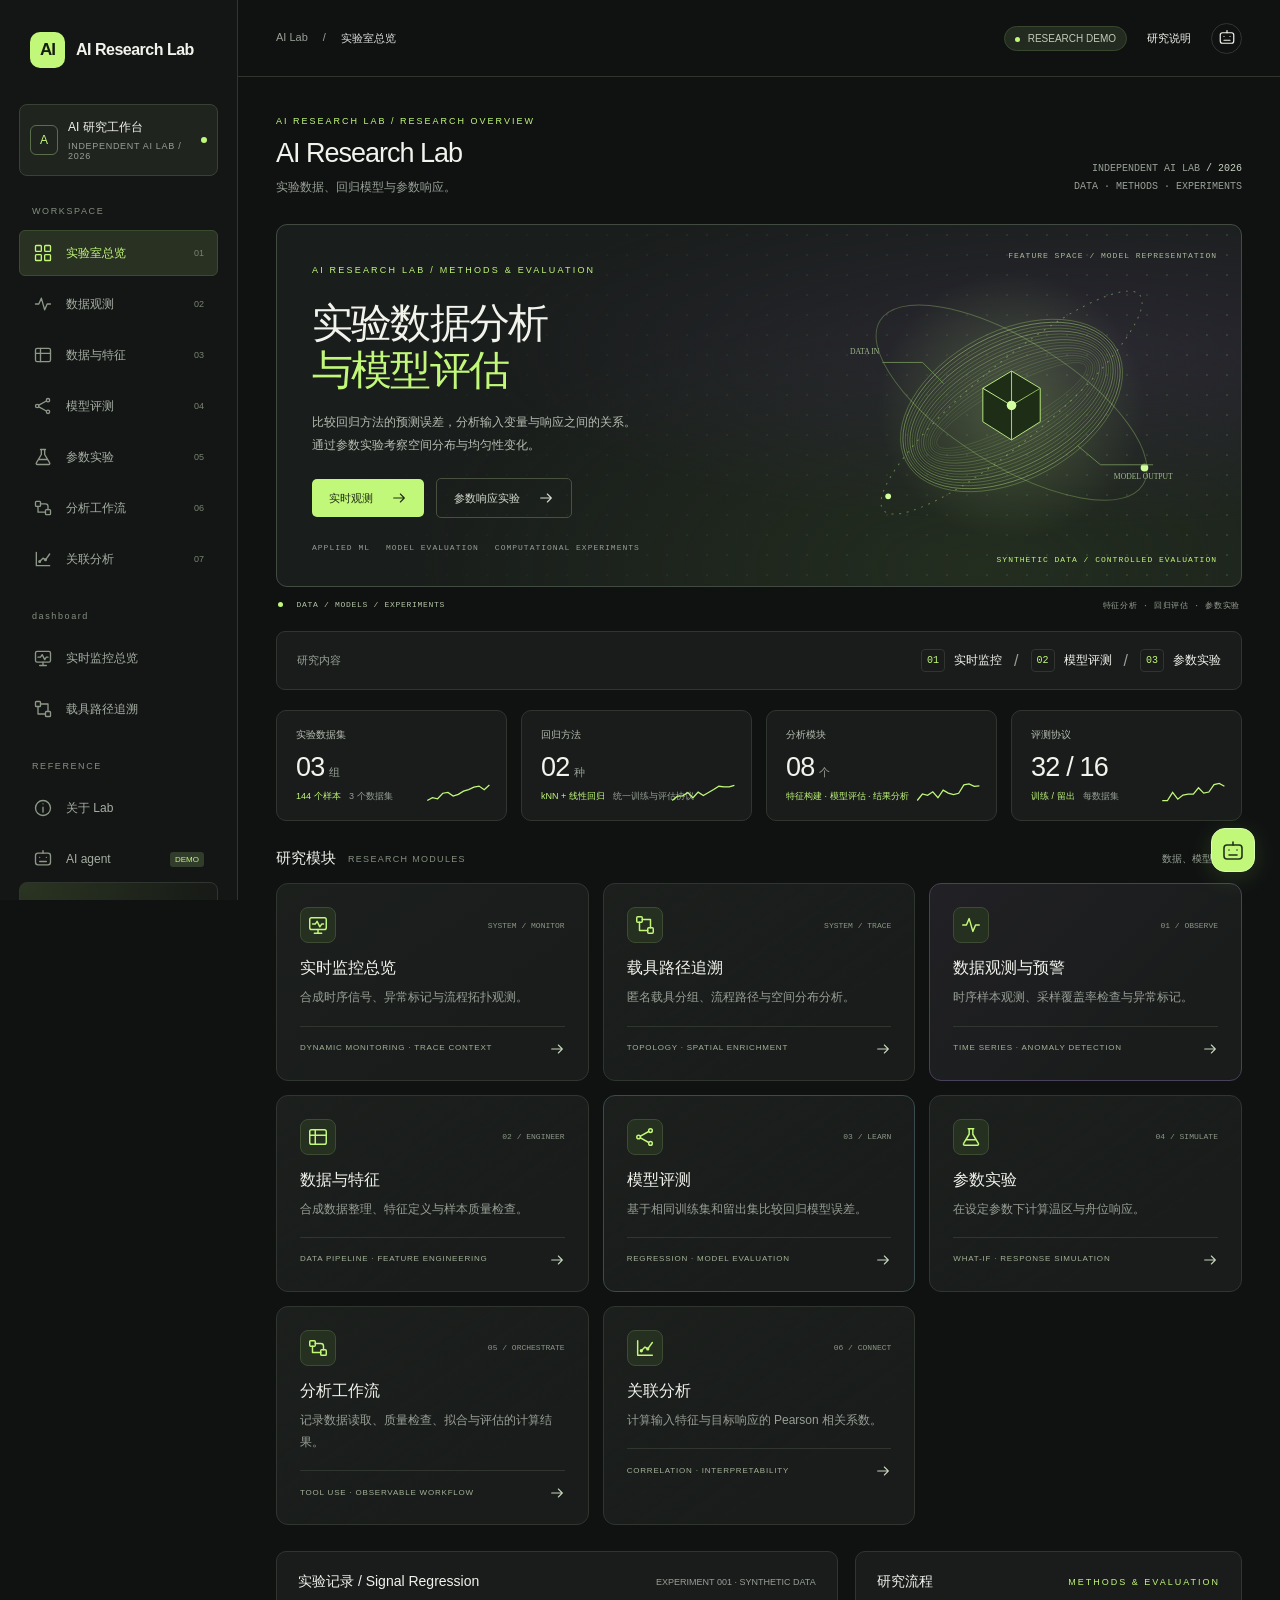
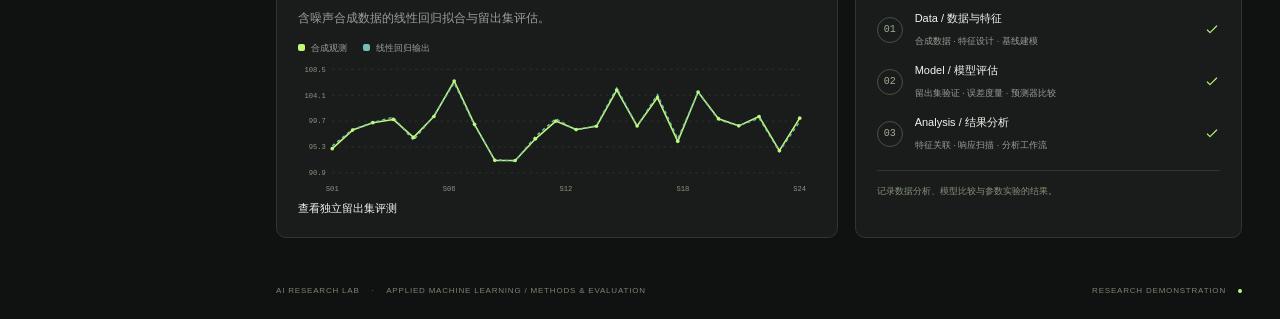
==== commit ae89a3ca: "Remove project-construction notes from research-facing copy" ====
--- a/index.html
+++ b/index.html
@@ -40,16 +40,16 @@
     <nav><a href="#realtime" data-page="realtime"><span class="nav-icon" data-icon="realtime" aria-hidden="true"></span>实时监控总览</a><a href="#carriers" data-page="carriers"><span class="nav-icon" data-icon="carriers" aria-hidden="true"></span>载具路径追溯</a></nav>
     <div class="nav-label second-label">REFERENCE</div>
     <nav><a href="#about" data-page="about"><span class="nav-icon" data-icon="about" aria-hidden="true"></span>关于 Lab </a><button class="nav-chat" data-action="chat"><span class="nav-icon" data-icon="agent" aria-hidden="true"></span>AI agent <span class="ai-tag">DEMO</span></button></nav>
-    <div class="sidebar-bottom"><div class="sandbox-icon" data-icon="document" aria-hidden="true"></div><strong>数据与方法</strong><p>合成数据 · 浏览器内计算<br>特征构建 · 留出集评估</p><div class="sandbox-line"><span class="mint-dot"></span> LAB / RESEARCH DEMO <span>v8.0</span></div></div>
+    <div class="sidebar-bottom"><div class="sandbox-icon" data-icon="document" aria-hidden="true"></div><strong>数据与方法</strong><p>数据整理 · 特征分析<br>模型评估 · 参数实验</p><div class="sandbox-line"><span class="mint-dot"></span> LAB / RESEARCH NOTES</div></div>
     <div class="profile"><span class="avatar">AI</span><div>Research Demo<small>DATA / MODELS / EXPERIMENTS</small></div></div>
   </aside>
   <div class="main-shell">
-    <header class="topbar"><div class="breadcrumb">AI Lab <span>/</span> <b id="breadcrumb">实验室总览</b></div><div class="top-actions"><span class="demo-pill"><i></i> SYNTHETIC DATA</span><button class="text-button" data-action="tour">研究说明</button><button class="icon-button" data-action="chat" aria-label="打开 AI agent"><span data-icon="agent" aria-hidden="true"></span></button></div></header>
+    <header class="topbar"><div class="breadcrumb">AI Lab <span>/</span> <b id="breadcrumb">实验室总览</b></div><div class="top-actions"><span class="demo-pill"><i></i> RESEARCH DEMO</span><button class="text-button" data-action="tour">研究说明</button><button class="icon-button" data-action="chat" aria-label="打开 AI agent"><span data-icon="agent" aria-hidden="true"></span></button></div></header>
     <main id="content" tabindex="-1"></main>
-    <footer><span>AI RESEARCH LAB <i>·</i> APPLIED MACHINE LEARNING / METHODS & EVALUATION</span><span>数据与计算结果均来自合成实验 <span class="mint-dot"></span></span></footer>
+    <footer><span>AI RESEARCH LAB <i>·</i> APPLIED MACHINE LEARNING / METHODS & EVALUATION</span><span>RESEARCH DEMONSTRATION <span class="mint-dot"></span></span></footer>
   </div>
   <button class="assistant-fab" data-action="chat" aria-label="打开 AI agent"><span data-icon="agent" aria-hidden="true"></span></button>
-  <dialog id="assistant" aria-labelledby="assistant-title"><div class="dialog-top"><div><span class="eyebrow">RESEARCH ASSISTANT</span><h2 id="assistant-title">AI agent</h2><p class="agent-purpose">分析辅助与结果查询</p></div><button class="icon-button" data-action="close-chat" aria-label="关闭 AI agent"><span data-icon="close" aria-hidden="true"></span></button></div><p class="muted">基于当前合成数据与本地规则，查询评测指标、质量预警和特征相关性。未接入外部语言模型。</p><div id="messages" aria-live="polite"></div><div class="suggestions"><button data-question="哪些特征影响响应？">特征相关性</button><button data-question="模型效果怎么样？">模型评测结果</button><button data-question="如何理解关联分析？">关联分析说明</button></div><form id="chat-form"><input aria-label="输入分析问题" placeholder="查询当前数据集的指标或异常样本" maxlength="500" required><button class="primary" type="submit">发送</button></form></dialog>
+  <dialog id="assistant" aria-labelledby="assistant-title"><div class="dialog-top"><div><span class="eyebrow">RESEARCH ASSISTANT</span><h2 id="assistant-title">AI agent</h2><p class="agent-purpose">分析辅助与结果查询</p></div><button class="icon-button" data-action="close-chat" aria-label="关闭 AI agent"><span data-icon="close" aria-hidden="true"></span></button></div><p class="muted">查询当前数据集的评测指标、样本质量与特征相关性。</p><div id="messages" aria-live="polite"></div><div class="suggestions"><button data-question="哪些特征影响响应？">特征相关性</button><button data-question="模型效果怎么样？">模型评测结果</button><button data-question="如何理解关联分析？">关联分析说明</button></div><form id="chat-form"><input aria-label="输入分析问题" placeholder="查询当前数据集的指标或异常样本" maxlength="500" required><button class="primary" type="submit">发送</button></form></dialog>
   <div id="toast" role="status"></div>
 </body>
 </html>
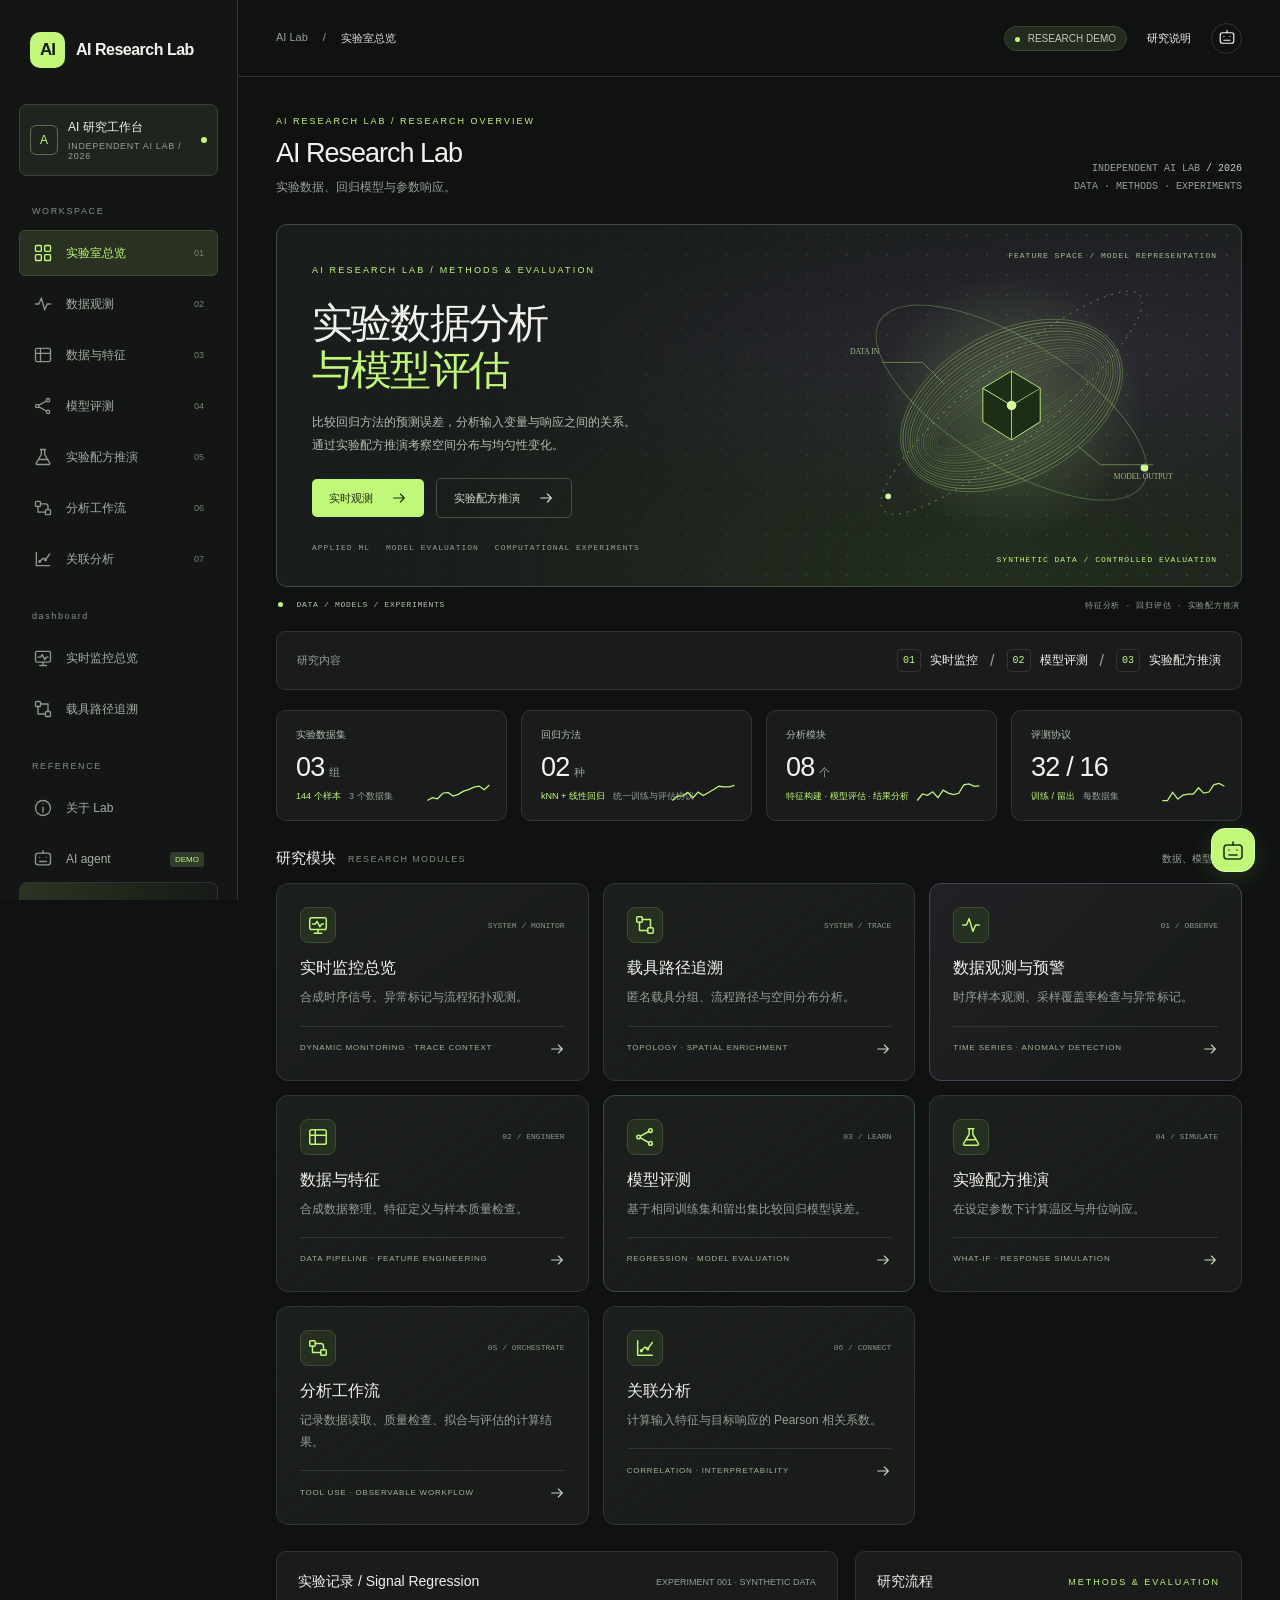
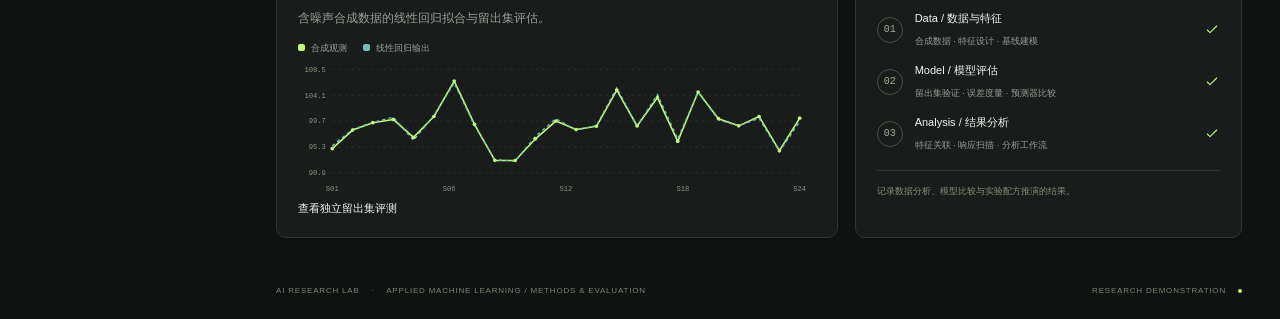
==== commit 5307d0ab: "Rename experiment module consistently to experimental recipe simulation" ====
--- a/index.html
+++ b/index.html
@@ -8,16 +8,16 @@
   <meta name="robots" content="noindex, nofollow">
   <title>AI Research Lab | 实验数据与模型评估</title>
   <link rel="icon" href="./favicon.svg" type="image/svg+xml">
-  <link rel="stylesheet" href="./styles.css?v=8.0.0">
-  <link rel="stylesheet" href="./operations.css?v=8.0.0">
-  <script src="./icons.js?v=8.0.0" defer></script>
-  <script src="./operations.js?v=8.0.0" defer></script>
-  <script src="./cases.js?v=8.0.0" defer></script>
-  <script src="./twin.js?v=8.0.0" defer></script>
-  <link rel="stylesheet" href="./showcase.css?v=8.0.0">
-  <script src="./realtime.js?v=8.0.0" defer></script>
-  <script src="./app.js?v=8.0.0" defer></script>
-  <script src="./cloudflare-analytics.js?v=8.0.0" defer></script>
+  <link rel="stylesheet" href="./styles.css?v=8.0.3">
+  <link rel="stylesheet" href="./operations.css?v=8.0.3">
+  <script src="./icons.js?v=8.0.3" defer></script>
+  <script src="./operations.js?v=8.0.3" defer></script>
+  <script src="./cases.js?v=8.0.3" defer></script>
+  <script src="./twin.js?v=8.0.3" defer></script>
+  <link rel="stylesheet" href="./showcase.css?v=8.0.3">
+  <script src="./realtime.js?v=8.0.3" defer></script>
+  <script src="./app.js?v=8.0.3" defer></script>
+  <script src="./cloudflare-analytics.js?v=8.0.3" defer></script>
   <script src="./visit-config.js" defer></script>
   <script src="./visit.js?v=1" defer></script>
 </head>
@@ -32,7 +32,7 @@
       <a href="#monitor" data-page="monitor"><span class="nav-icon" data-icon="monitor" aria-hidden="true"></span>数据观测 <small>02</small></a>
       <a href="#data" data-page="data"><span class="nav-icon" data-icon="data" aria-hidden="true"></span>数据与特征 <small>03</small></a>
       <a href="#models" data-page="models"><span class="nav-icon" data-icon="models" aria-hidden="true"></span>模型评测 <small>04</small></a>
-      <a href="#experiment" data-page="experiment"><span class="nav-icon" data-icon="experiment" aria-hidden="true"></span>参数实验 <small>05</small></a>
+      <a href="#experiment" data-page="experiment"><span class="nav-icon" data-icon="experiment" aria-hidden="true"></span>实验配方推演 <small>05</small></a>
       <a href="#trace" data-page="trace"><span class="nav-icon" data-icon="trace" aria-hidden="true"></span>分析工作流 <small>06</small></a>
       <a href="#efficiency" data-page="efficiency"><span class="nav-icon" data-icon="efficiency" aria-hidden="true"></span>关联分析 <small>07</small></a>
     </nav>
@@ -40,7 +40,7 @@
     <nav><a href="#realtime" data-page="realtime"><span class="nav-icon" data-icon="realtime" aria-hidden="true"></span>实时监控总览</a><a href="#carriers" data-page="carriers"><span class="nav-icon" data-icon="carriers" aria-hidden="true"></span>载具路径追溯</a></nav>
     <div class="nav-label second-label">REFERENCE</div>
     <nav><a href="#about" data-page="about"><span class="nav-icon" data-icon="about" aria-hidden="true"></span>关于 Lab </a><button class="nav-chat" data-action="chat"><span class="nav-icon" data-icon="agent" aria-hidden="true"></span>AI agent <span class="ai-tag">DEMO</span></button></nav>
-    <div class="sidebar-bottom"><div class="sandbox-icon" data-icon="document" aria-hidden="true"></div><strong>数据与方法</strong><p>数据整理 · 特征分析<br>模型评估 · 参数实验</p><div class="sandbox-line"><span class="mint-dot"></span> LAB / RESEARCH NOTES</div></div>
+    <div class="sidebar-bottom"><div class="sandbox-icon" data-icon="document" aria-hidden="true"></div><strong>数据与方法</strong><p>数据整理 · 特征分析<br>模型评估 · 实验配方推演</p><div class="sandbox-line"><span class="mint-dot"></span> LAB / RESEARCH NOTES</div></div>
     <div class="profile"><span class="avatar">AI</span><div>Research Demo<small>DATA / MODELS / EXPERIMENTS</small></div></div>
   </aside>
   <div class="main-shell">
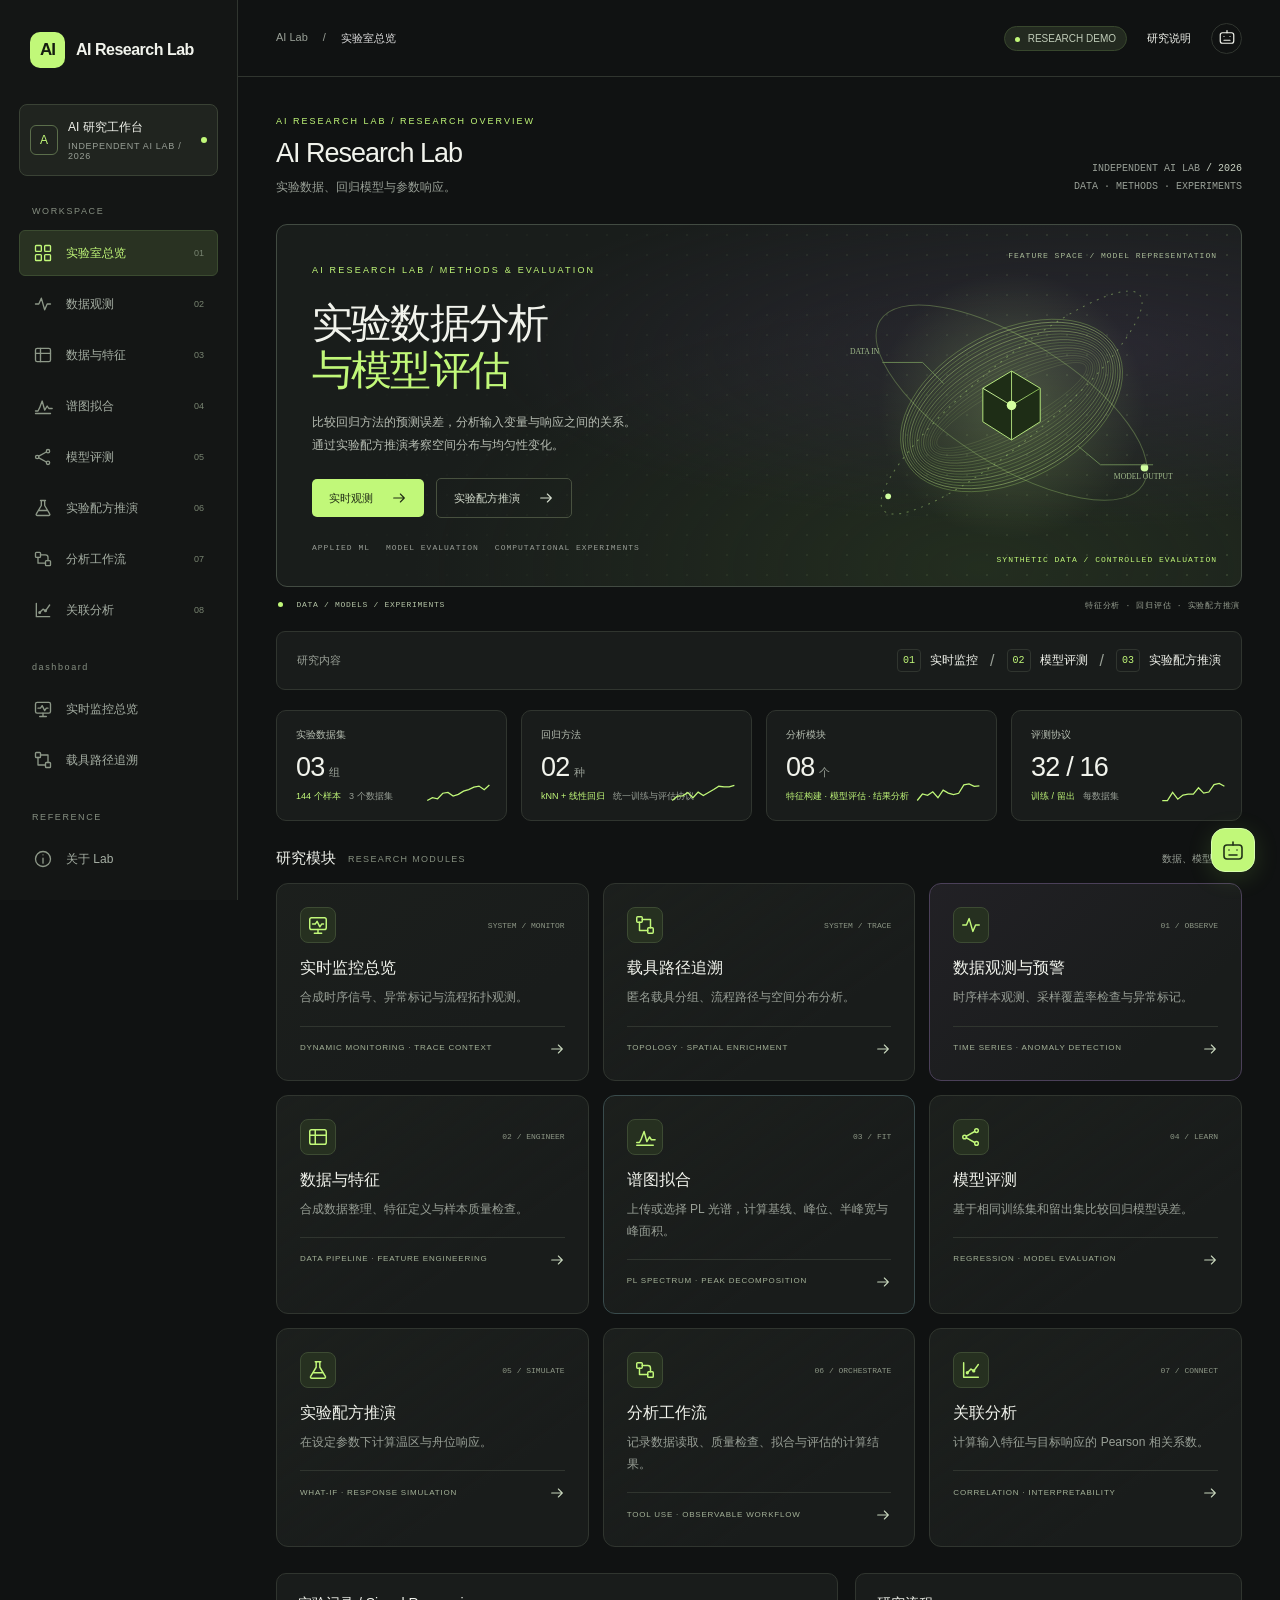
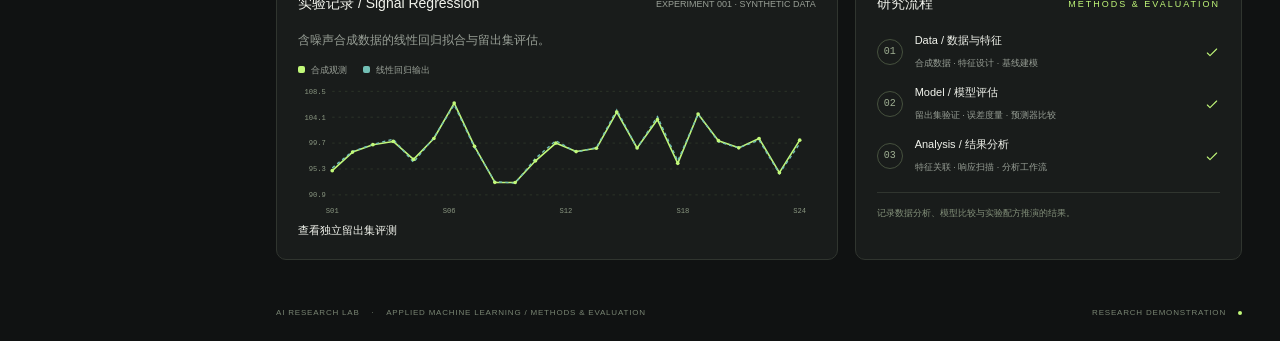
==== commit 6b9eed3e: "Include spectrum fitting runtime in public builds" ====
--- a/index.html
+++ b/index.html
@@ -14,6 +14,7 @@
   <script src="./operations.js?v=8.0.3" defer></script>
   <script src="./cases.js?v=8.0.3" defer></script>
   <script src="./twin.js?v=8.0.3" defer></script>
+  <script src="./spectrum.js?v=9.0.0" defer></script>
   <link rel="stylesheet" href="./showcase.css?v=8.0.3">
   <script src="./realtime.js?v=8.0.3" defer></script>
   <script src="./app.js?v=8.0.3" defer></script>
@@ -31,10 +32,11 @@
       <a href="#overview" data-page="overview"><span class="nav-icon" data-icon="overview" aria-hidden="true"></span>实验室总览 <small>01</small></a>
       <a href="#monitor" data-page="monitor"><span class="nav-icon" data-icon="monitor" aria-hidden="true"></span>数据观测 <small>02</small></a>
       <a href="#data" data-page="data"><span class="nav-icon" data-icon="data" aria-hidden="true"></span>数据与特征 <small>03</small></a>
-      <a href="#models" data-page="models"><span class="nav-icon" data-icon="models" aria-hidden="true"></span>模型评测 <small>04</small></a>
-      <a href="#experiment" data-page="experiment"><span class="nav-icon" data-icon="experiment" aria-hidden="true"></span>实验配方推演 <small>05</small></a>
-      <a href="#trace" data-page="trace"><span class="nav-icon" data-icon="trace" aria-hidden="true"></span>分析工作流 <small>06</small></a>
-      <a href="#efficiency" data-page="efficiency"><span class="nav-icon" data-icon="efficiency" aria-hidden="true"></span>关联分析 <small>07</small></a>
+      <a href="#spectrum" data-page="spectrum"><span class="nav-icon" data-icon="spectrum" aria-hidden="true"></span>谱图拟合 <small>04</small></a>
+      <a href="#models" data-page="models"><span class="nav-icon" data-icon="models" aria-hidden="true"></span>模型评测 <small>05</small></a>
+      <a href="#experiment" data-page="experiment"><span class="nav-icon" data-icon="experiment" aria-hidden="true"></span>实验配方推演 <small>06</small></a>
+      <a href="#trace" data-page="trace"><span class="nav-icon" data-icon="trace" aria-hidden="true"></span>分析工作流 <small>07</small></a>
+      <a href="#efficiency" data-page="efficiency"><span class="nav-icon" data-icon="efficiency" aria-hidden="true"></span>关联分析 <small>08</small></a>
     </nav>
     <div class="nav-label second-label">dashboard</div>
     <nav><a href="#realtime" data-page="realtime"><span class="nav-icon" data-icon="realtime" aria-hidden="true"></span>实时监控总览</a><a href="#carriers" data-page="carriers"><span class="nav-icon" data-icon="carriers" aria-hidden="true"></span>载具路径追溯</a></nav>
--- a/showcase.css
+++ b/showcase.css
@@ -15,6 +15,33 @@
 .sandbox-icon .ui-icon { width:24px;height:24px; }
 .agent-purpose { margin:8px 0 0;font-size:12px;line-height:1.7;color:var(--muted); }
 .dialog-top h2 { margin:10px 0 0; }
+.spectrum-workspace { display:grid;grid-template-columns:minmax(230px,.7fr) minmax(0,1.7fr);gap:16px;align-items:start; }
+.spectrum-controls { padding:22px; position:sticky; top:20px; }
+.spectrum-controls h2 { margin:14px 0 8px;font-size:18px;font-weight:500; }
+.spectrum-controls>label { display:block;font-size:11px;color:var(--muted);margin:20px 0 8px; }
+.spectrum-controls select { width:100%; }
+.spectrum-actions { display:grid;gap:8px;margin:18px 0 8px; }
+.spectrum-file { position:relative;display:flex;align-items:center;justify-content:center;min-height:42px;border:1px dashed #607251;border-radius:6px;color:var(--mint);font-size:11px;cursor:pointer;background:#1c241a; }
+.spectrum-file input { position:absolute;inset:0;opacity:0;cursor:pointer; }
+.spectrum-file-name { min-height:18px;color:var(--muted);font:10px Consolas,monospace;overflow:hidden;text-overflow:ellipsis;white-space:nowrap; }
+.spectrum-run { width:100%;margin-top:16px;justify-content:space-between; }
+.spectrum-method { margin-top:22px;padding-top:16px;border-top:1px solid var(--line); }
+.spectrum-method strong { font-size:11px;font-weight:500; }
+.spectrum-method p { color:var(--muted);font-size:10px;line-height:1.8;margin:8px 0 0; }
+.spectrum-status { min-height:17px;color:var(--mint);font-size:10px;margin:17px 0 0; }
+.spectrum-main { display:grid;gap:16px;min-width:0; }
+.spectrum-chart-panel,.spectrum-results { padding:20px; }
+.spectrum-chart-panel .panel-head { margin-bottom:6px; }
+#spectrum-canvas { display:block;width:100%;height:390px;margin-top:8px; }
+.spectrum-legend { display:flex;gap:14px;flex-wrap:wrap;font-size:10px;color:var(--muted); }
+.spectrum-legend i { display:inline-block;width:20px;height:2px;vertical-align:middle;margin-right:5px;background:#1b8ca8; }
+.spectrum-legend i.fit { background:#d24d6d; }
+.spectrum-summary { display:flex;gap:22px;flex-wrap:wrap;padding-top:14px;border-top:1px solid var(--line);color:var(--muted);font-size:10px; }
+.spectrum-summary strong { color:var(--mint);font:14px Consolas,monospace;margin-left:5px; }
+.spectrum-table { white-space:nowrap; }
+.spectrum-empty { color:var(--muted);font-size:11px;padding:30px 0; }
+@media(max-width:900px) { .spectrum-workspace { grid-template-columns:1fr; }.spectrum-controls { position:static; }.spectrum-controls h2 { font-size:16px; } }
+@media(max-width:620px) { .spectrum-chart-panel,.spectrum-results,.spectrum-controls { padding:16px; }.spectrum-actions { grid-template-columns:1fr; } #spectrum-canvas { height:290px; }.spectrum-summary { gap:12px; } }
 .lab-hero-tags { flex-wrap:wrap; }
 .lab-hero-tags span:before { content:none; }
 .brand { font-size: 16px; letter-spacing: -.5px; }
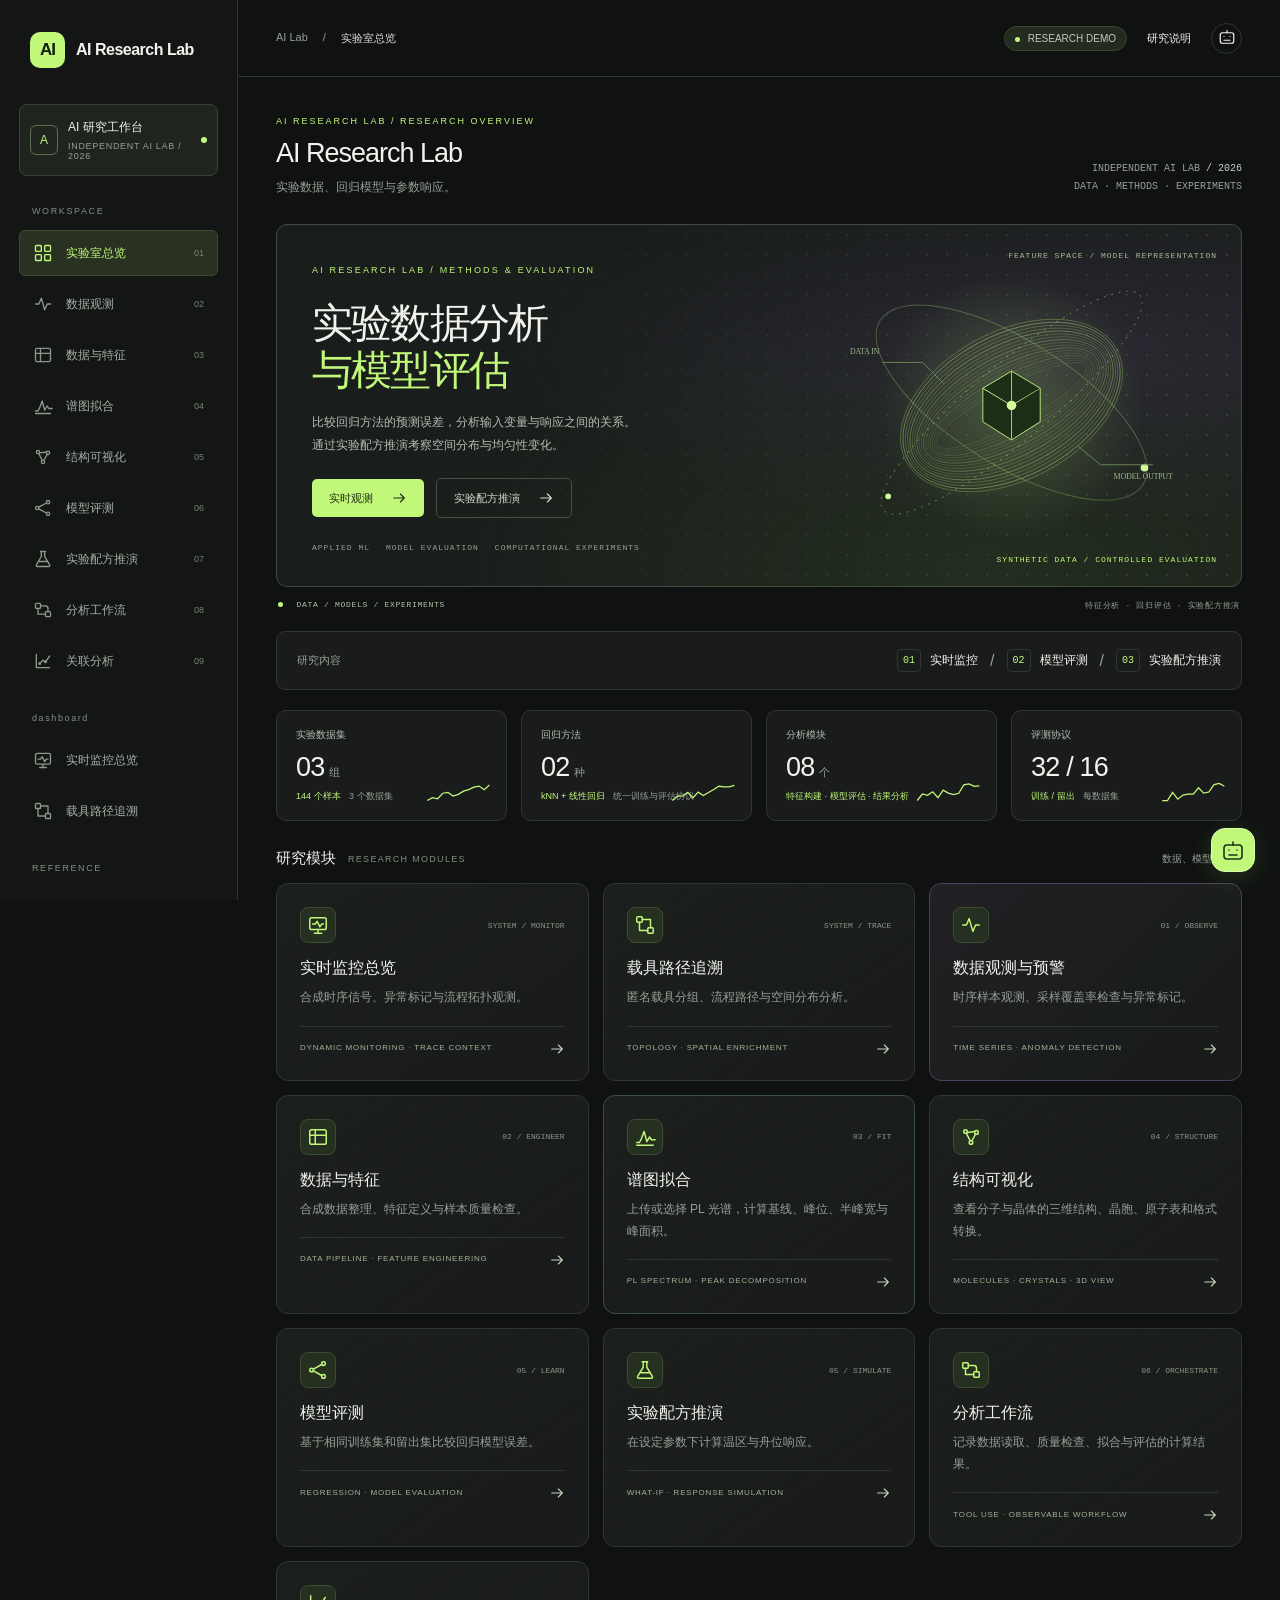
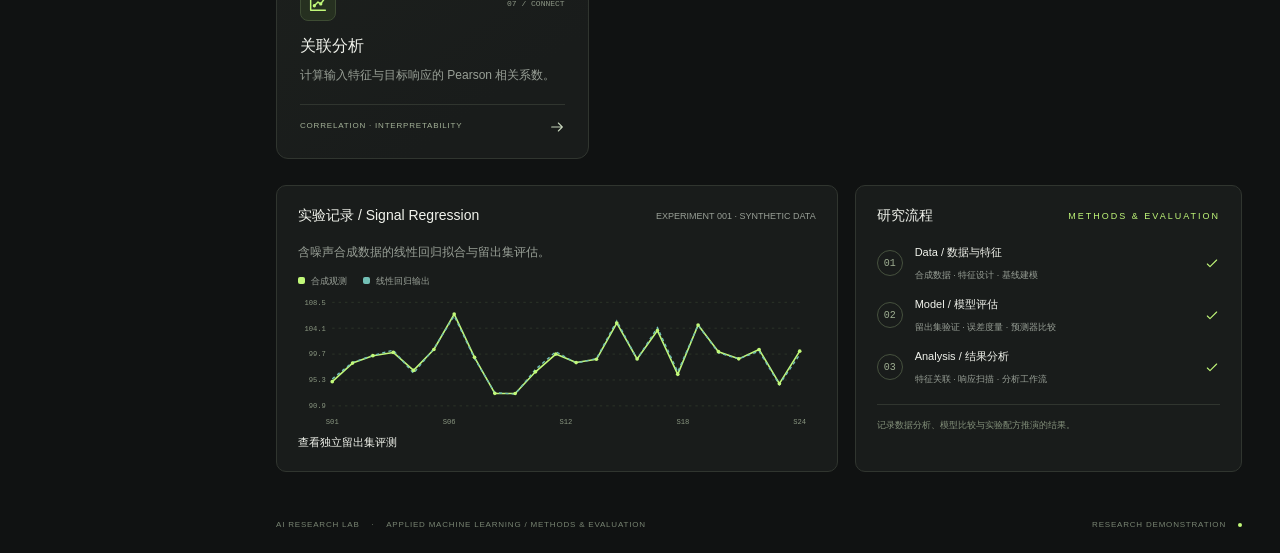
==== commit ea62c2e5: "Integrate dark molecular and crystal structure viewer" ====
--- a/index.html
+++ b/index.html
@@ -33,10 +33,11 @@
       <a href="#monitor" data-page="monitor"><span class="nav-icon" data-icon="monitor" aria-hidden="true"></span>数据观测 <small>02</small></a>
       <a href="#data" data-page="data"><span class="nav-icon" data-icon="data" aria-hidden="true"></span>数据与特征 <small>03</small></a>
       <a href="#spectrum" data-page="spectrum"><span class="nav-icon" data-icon="spectrum" aria-hidden="true"></span>谱图拟合 <small>04</small></a>
-      <a href="#models" data-page="models"><span class="nav-icon" data-icon="models" aria-hidden="true"></span>模型评测 <small>05</small></a>
-      <a href="#experiment" data-page="experiment"><span class="nav-icon" data-icon="experiment" aria-hidden="true"></span>实验配方推演 <small>06</small></a>
-      <a href="#trace" data-page="trace"><span class="nav-icon" data-icon="trace" aria-hidden="true"></span>分析工作流 <small>07</small></a>
-      <a href="#efficiency" data-page="efficiency"><span class="nav-icon" data-icon="efficiency" aria-hidden="true"></span>关联分析 <small>08</small></a>
+      <a href="#structure" data-page="structure"><span class="nav-icon" data-icon="structure" aria-hidden="true"></span>结构可视化 <small>05</small></a>
+      <a href="#models" data-page="models"><span class="nav-icon" data-icon="models" aria-hidden="true"></span>模型评测 <small>06</small></a>
+      <a href="#experiment" data-page="experiment"><span class="nav-icon" data-icon="experiment" aria-hidden="true"></span>实验配方推演 <small>07</small></a>
+      <a href="#trace" data-page="trace"><span class="nav-icon" data-icon="trace" aria-hidden="true"></span>分析工作流 <small>08</small></a>
+      <a href="#efficiency" data-page="efficiency"><span class="nav-icon" data-icon="efficiency" aria-hidden="true"></span>关联分析 <small>09</small></a>
     </nav>
     <div class="nav-label second-label">dashboard</div>
     <nav><a href="#realtime" data-page="realtime"><span class="nav-icon" data-icon="realtime" aria-hidden="true"></span>实时监控总览</a><a href="#carriers" data-page="carriers"><span class="nav-icon" data-icon="carriers" aria-hidden="true"></span>载具路径追溯</a></nav>
--- a/showcase.css
+++ b/showcase.css
@@ -68,6 +68,7 @@
 body.is-realtime #content.reveal { animation:none; }
 body.is-realtime .main-shell>footer,body.is-realtime .assistant-fab { display:none; }
 .tbc-frame { display:block;width:100%;height:calc(100dvh - 77px);min-height:680px;border:0;background:#e8f0f8; }
+.structure-frame { display:block;width:100%;height:calc(100dvh - 77px);min-height:700px;border:0;background:#f6f8f6; }
 @media(max-width:620px) {
   .visitor-badge { display:none; }
   .skip-link { left:16px; }
@@ -80,5 +81,6 @@
   .visit-path>i { font-size:10px; }
   .page-heading p { font-size:11px; }
   .tbc-frame { min-width:1100px;height:max(720px,calc(100dvh - 138px)); }
+  .structure-frame { min-height:760px;height:calc(100dvh - 100px); }
   body.is-realtime #content { overflow-x:auto; }
 }
